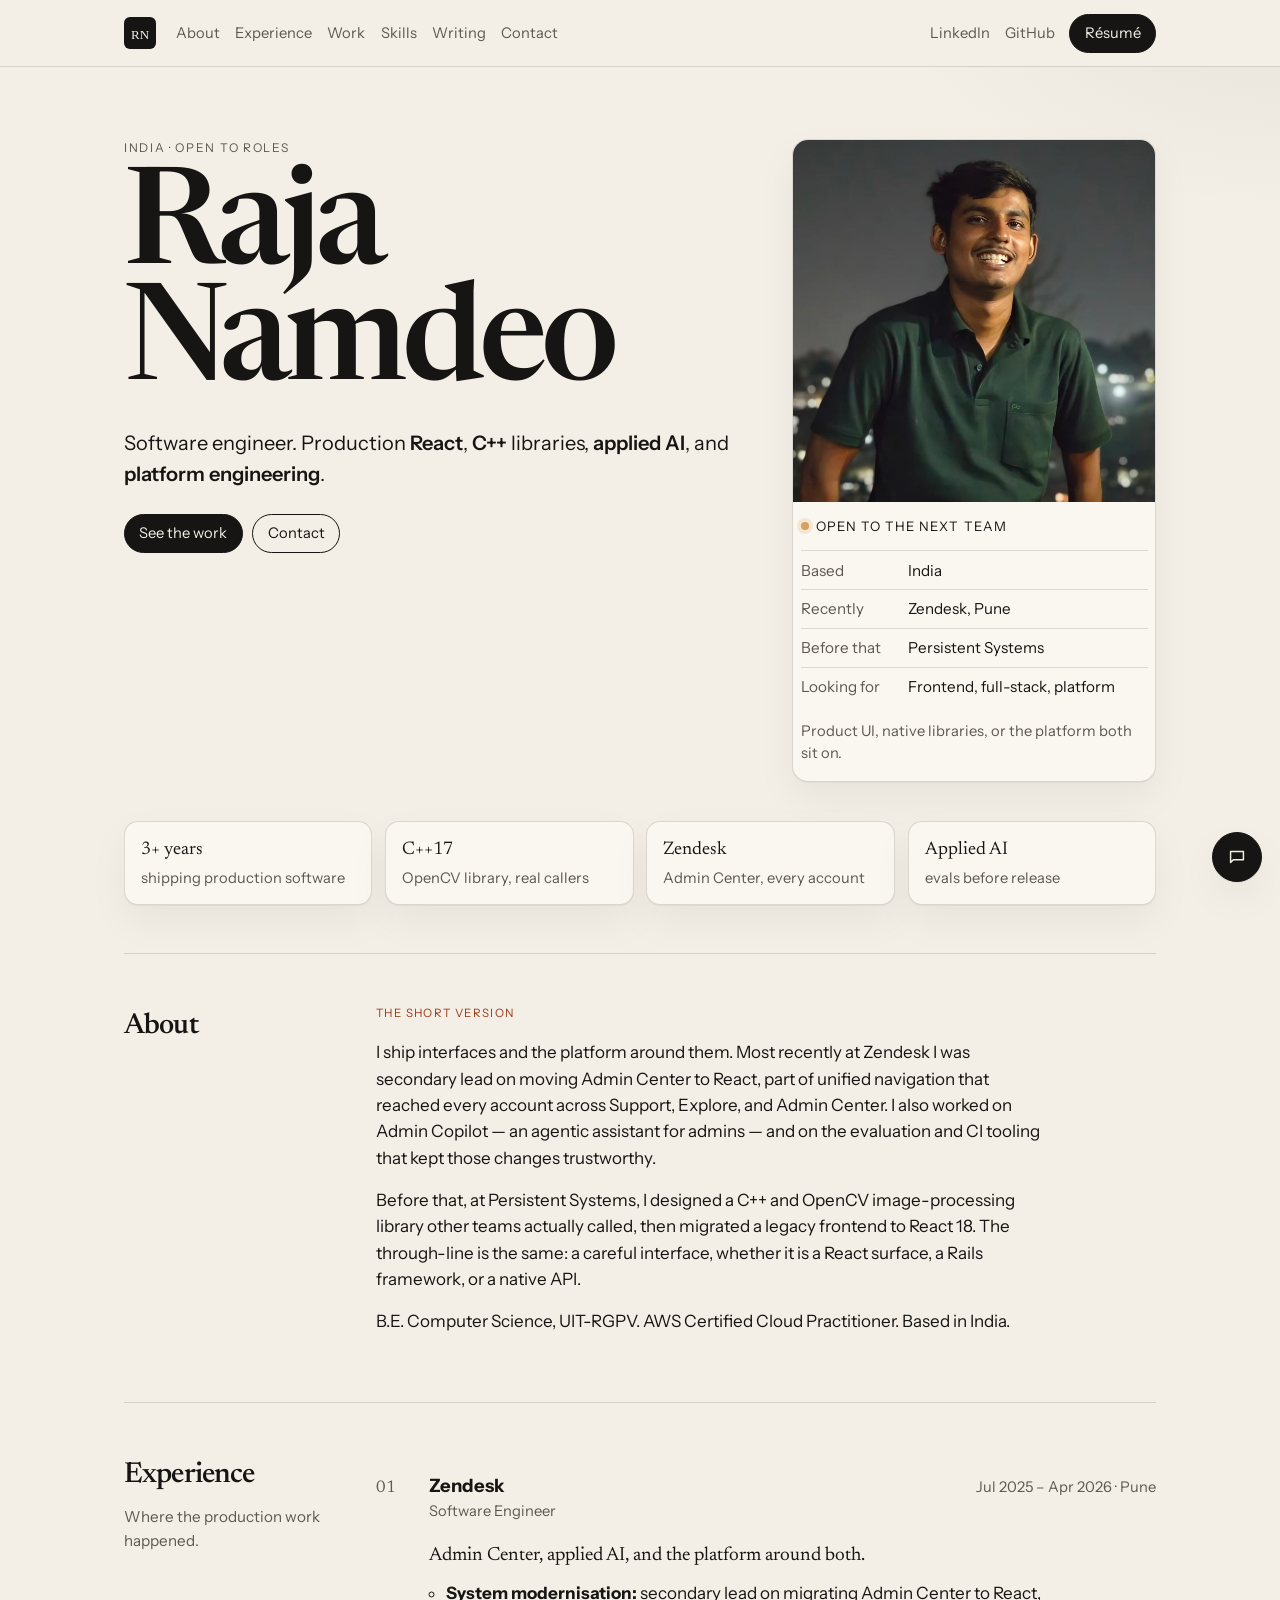
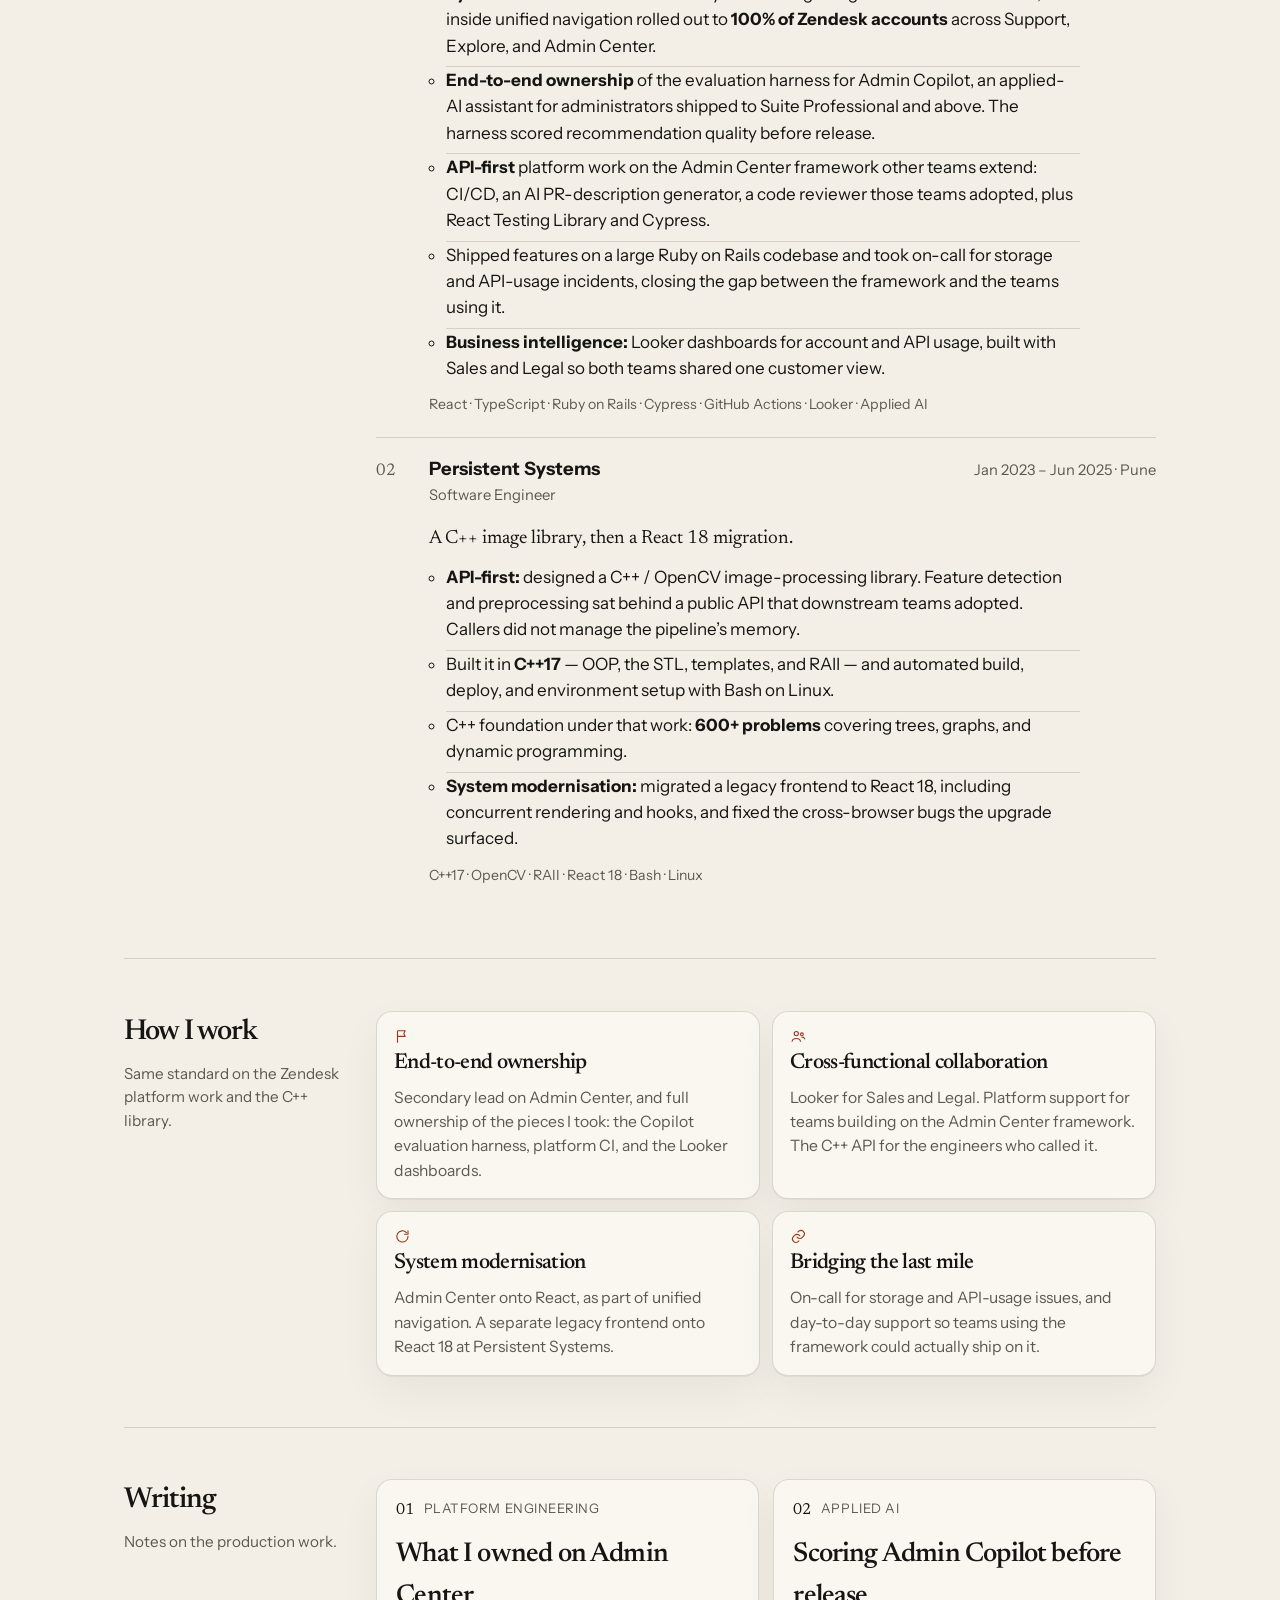
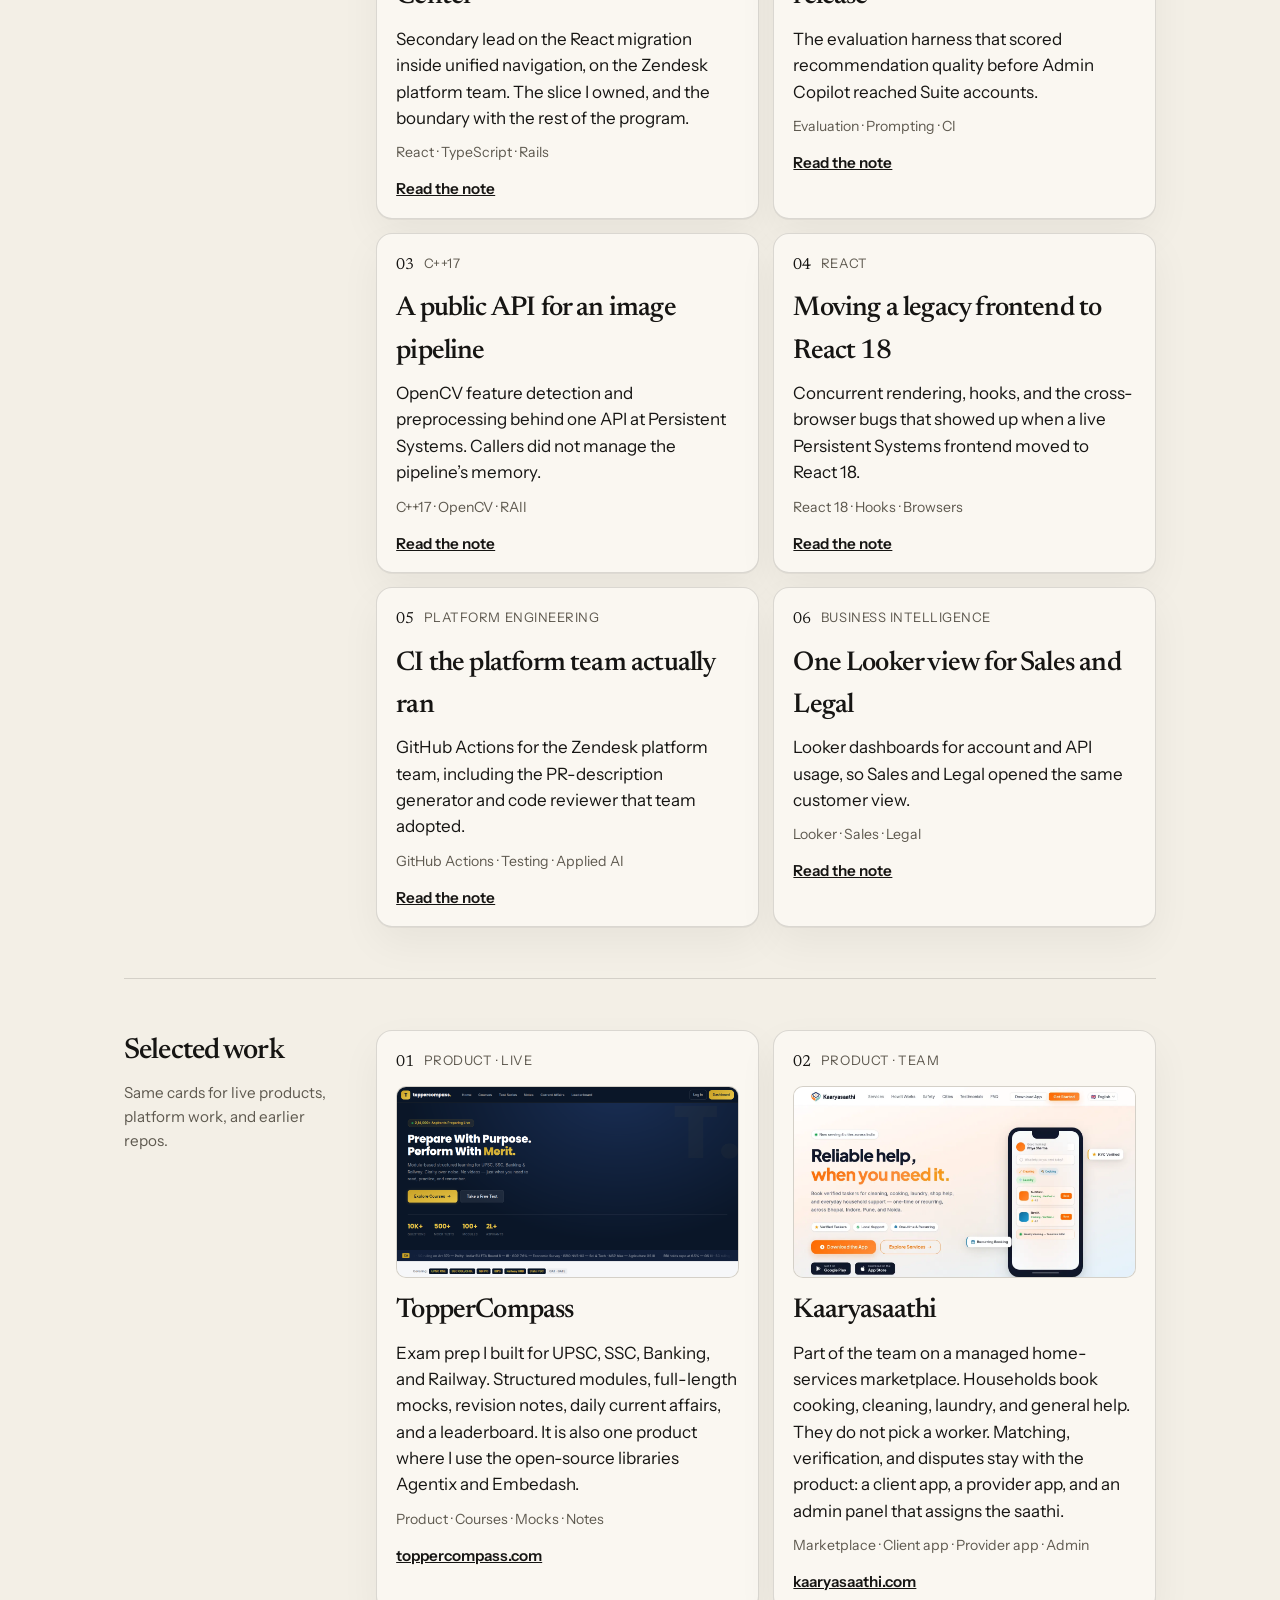
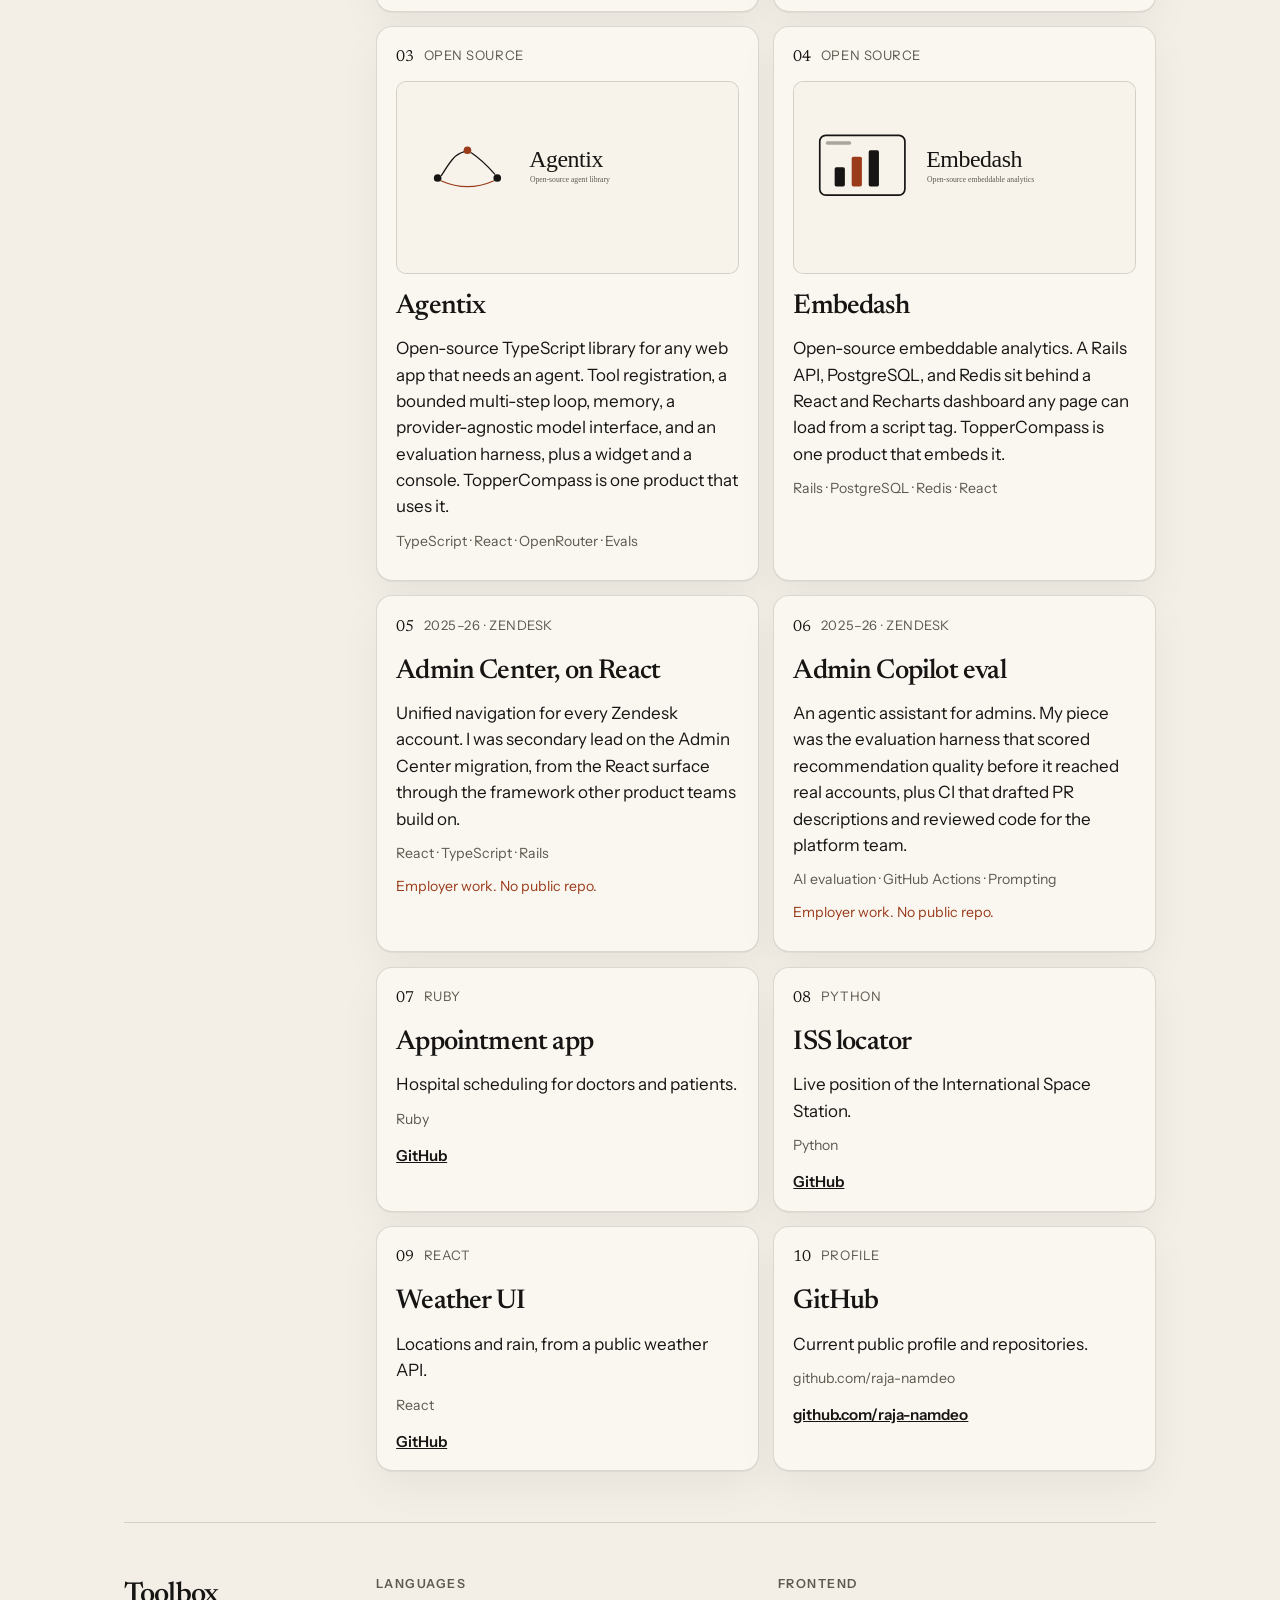
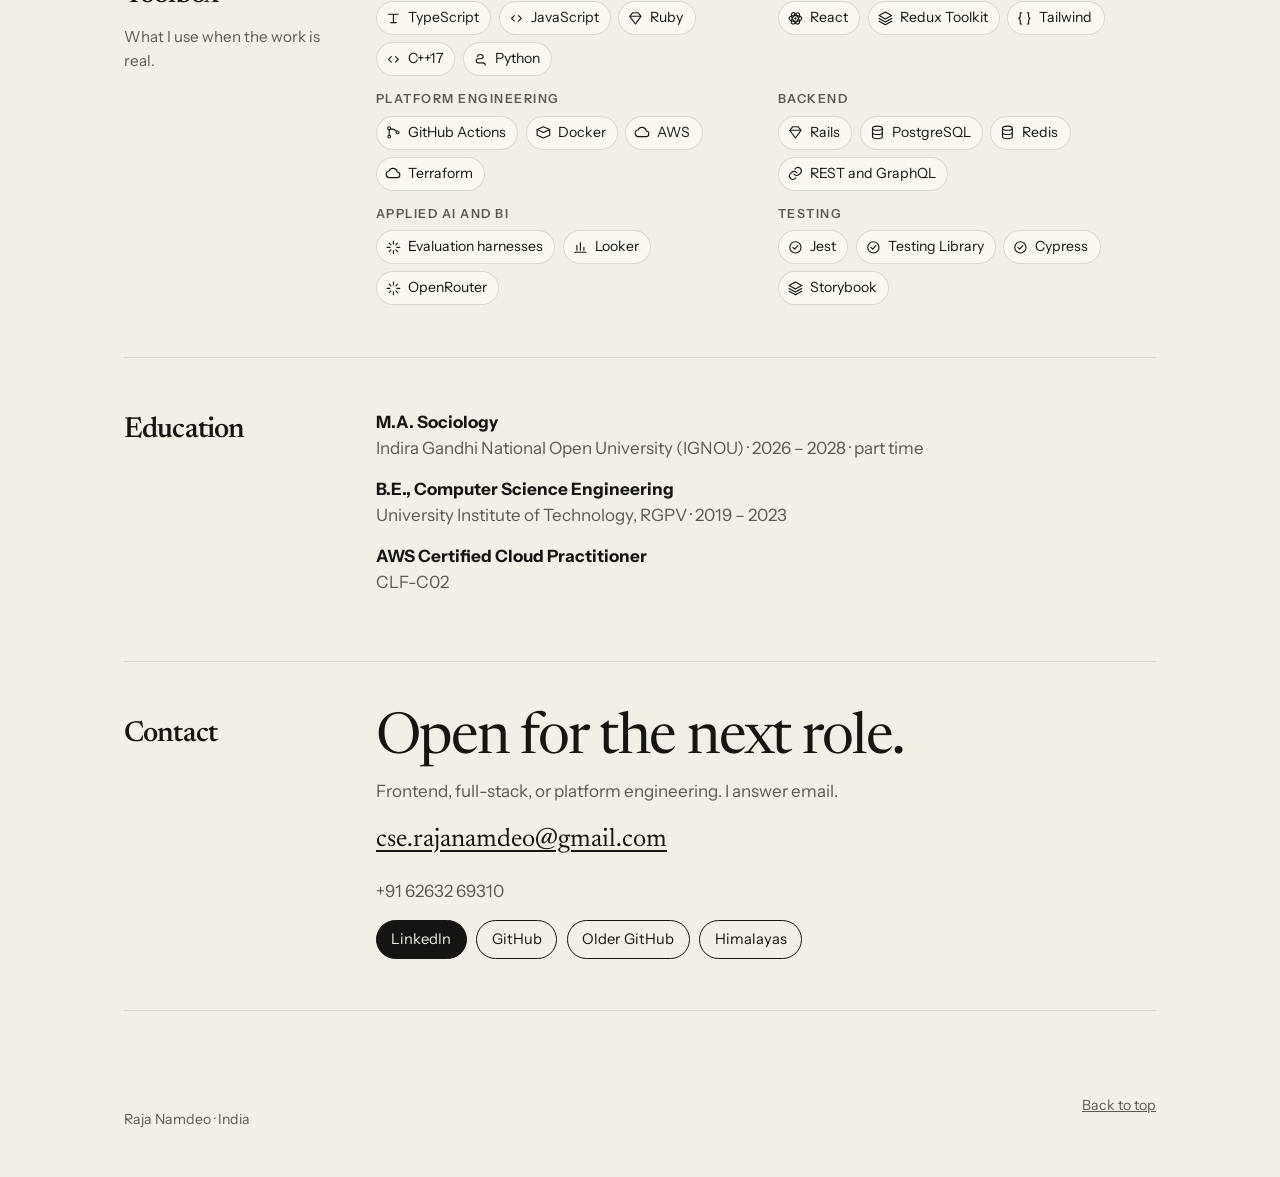
==== index.html @ 0a97c6db "Publish the current portfolio on the existing GitHub Pages site. Co-authored-by: Cursor <cursoragent" ====
<!DOCTYPE html>
<html lang="en">
<head>
  <meta charset="UTF-8" />
  <meta name="viewport" content="width=device-width, initial-scale=1" />
  <title>Raja Namdeo — Software Engineer</title>
  <meta name="description" content="Raja Namdeo ships production React, C++ systems, applied AI, and platform engineering. Previously Zendesk and Persistent Systems. Open to roles." />
  <link rel="canonical" href="https://rajanamdeo.me/" />
  <meta property="og:title" content="Raja Namdeo — Software Engineer" />
  <meta property="og:description" content="Production React, applied AI, and platform engineering. Zendesk Admin Center, Admin Copilot, and the tooling around them." />
  <meta property="og:type" content="website" />
  <link rel="preconnect" href="https://fonts.googleapis.com" />
  <link rel="preconnect" href="https://fonts.gstatic.com" crossorigin />
  <link href="https://fonts.googleapis.com/css2?family=Instrument+Sans:ital,wght@0,400;0,500;0,600;1,400&family=Newsreader:ital,opsz,wght@0,6..72,400;0,6..72,550;0,6..72,650;1,6..72,450&display=swap" rel="stylesheet" />
  <link rel="stylesheet" href="styles.css?v=5" />
  <link rel="icon" href="favicon.svg" type="image/svg+xml" />
  <script type="application/ld+json">
  {
    "@context": "https://schema.org",
    "@type": "Person",
    "name": "Raja Namdeo",
    "jobTitle": "Software Engineer",
    "email": "mailto:cse.rajanamdeo@gmail.com",
    "url": "https://rajanamdeo.me/",
    "sameAs": [
      "https://linkedin.com/in/raja-namdeo",
      "https://github.com/raja-namdeo",
      "https://github.com/rajanamdeo2001",
      "https://himalayas.app/@rajanamdeo"
    ],
    "address": { "@type": "PostalAddress", "addressCountry": "IN" },
    "alumniOf": "University Institute of Technology, RGPV",
    "knowsAbout": ["React", "TypeScript", "Platform engineering", "Applied AI", "Ruby on Rails", "C++"]
  }
  </script>
</head>
<body>
  <svg class="sprite" xmlns="http://www.w3.org/2000/svg" aria-hidden="true">
    <symbol id="i-code" viewBox="0 0 24 24"><path d="M9 8 5 12l4 4M15 8l4 4-4 4" fill="none" stroke="currentColor" stroke-width="1.6" stroke-linecap="round" stroke-linejoin="round"/></symbol>
    <symbol id="i-eye" viewBox="0 0 24 24"><path d="M2 12s3.5-6 10-6 10 6 10 6-3.5 6-10 6S2 12 2 12Z" fill="none" stroke="currentColor" stroke-width="1.6"/><circle cx="12" cy="12" r="2.5" fill="none" stroke="currentColor" stroke-width="1.6"/></symbol>
    <symbol id="i-box" viewBox="0 0 24 24"><path d="M3 8 12 4l9 4-9 4-9-4Z" fill="none" stroke="currentColor" stroke-width="1.6" stroke-linejoin="round"/><path d="M3 8v8l9 4 9-4V8" fill="none" stroke="currentColor" stroke-width="1.6" stroke-linejoin="round"/></symbol>
    <symbol id="i-layers" viewBox="0 0 24 24"><path d="m12 3 9 5-9 5L3 8l9-5Z" fill="none" stroke="currentColor" stroke-width="1.6" stroke-linejoin="round"/><path d="m3 12 9 5 9-5M3 16l9 5 9-5" fill="none" stroke="currentColor" stroke-width="1.6" stroke-linecap="round" stroke-linejoin="round"/></symbol>
    <symbol id="i-braces" viewBox="0 0 24 24"><path d="M8 4H6v6l-2 2 2 2v6h2M16 4h2v6l2 2-2 2v6h-2" fill="none" stroke="currentColor" stroke-width="1.6" stroke-linecap="round" stroke-linejoin="round"/></symbol>
    <symbol id="i-terminal" viewBox="0 0 24 24"><rect x="3" y="4" width="18" height="16" rx="2" fill="none" stroke="currentColor" stroke-width="1.6"/><path d="m7 9 3 3-3 3M12 15h5" fill="none" stroke="currentColor" stroke-width="1.6" stroke-linecap="round" stroke-linejoin="round"/></symbol>
    <symbol id="i-atom" viewBox="0 0 24 24"><circle cx="12" cy="12" r="1.6" fill="currentColor"/><ellipse cx="12" cy="12" rx="9" ry="4" fill="none" stroke="currentColor" stroke-width="1.6"/><ellipse cx="12" cy="12" rx="9" ry="4" transform="rotate(60 12 12)" fill="none" stroke="currentColor" stroke-width="1.6"/><ellipse cx="12" cy="12" rx="9" ry="4" transform="rotate(120 12 12)" fill="none" stroke="currentColor" stroke-width="1.6"/></symbol>
    <symbol id="i-type" viewBox="0 0 24 24"><path d="M5 6h14M12 6v12M8 18h8" fill="none" stroke="currentColor" stroke-width="1.6" stroke-linecap="round"/></symbol>
    <symbol id="i-gem" viewBox="0 0 24 24"><path d="M4 9 8 4h8l4 5-8 11L4 9Z" fill="none" stroke="currentColor" stroke-width="1.6" stroke-linejoin="round"/><path d="M4 9h16" fill="none" stroke="currentColor" stroke-width="1.6"/></symbol>
    <symbol id="i-snake" viewBox="0 0 24 24"><path d="M8 8c0-2 2-3 4-3s4 1 4 3-2 3-4 3H9c-2 0-3 1-3 3s1 3 3 3h6c2 0 4 1 4 3" fill="none" stroke="currentColor" stroke-width="1.6" stroke-linecap="round"/></symbol>
    <symbol id="i-db" viewBox="0 0 24 24"><ellipse cx="12" cy="6" rx="7" ry="3" fill="none" stroke="currentColor" stroke-width="1.6"/><path d="M5 6v12c0 1.7 3.1 3 7 3s7-1.3 7-3V6" fill="none" stroke="currentColor" stroke-width="1.6"/><path d="M5 12c0 1.7 3.1 3 7 3s7-1.3 7-3" fill="none" stroke="currentColor" stroke-width="1.6"/></symbol>
    <symbol id="i-cloud" viewBox="0 0 24 24"><path d="M7 18h10a4 4 0 0 0 .4-8 6 6 0 0 0-11.5-1.5A3.5 3.5 0 0 0 7 18Z" fill="none" stroke="currentColor" stroke-width="1.6" stroke-linejoin="round"/></symbol>
    <symbol id="i-git" viewBox="0 0 24 24"><circle cx="6" cy="6" r="2" fill="none" stroke="currentColor" stroke-width="1.6"/><circle cx="6" cy="18" r="2" fill="none" stroke="currentColor" stroke-width="1.6"/><circle cx="18" cy="12" r="2" fill="none" stroke="currentColor" stroke-width="1.6"/><path d="M6 8v8M8 7c4 0 6 1 8 3" fill="none" stroke="currentColor" stroke-width="1.6" stroke-linecap="round"/></symbol>
    <symbol id="i-check" viewBox="0 0 24 24"><circle cx="12" cy="12" r="8" fill="none" stroke="currentColor" stroke-width="1.6"/><path d="m8.5 12 2.5 2.5 4.5-5" fill="none" stroke="currentColor" stroke-width="1.6" stroke-linecap="round" stroke-linejoin="round"/></symbol>
    <symbol id="i-spark" viewBox="0 0 24 24"><path d="M12 3v4M12 17v4M3 12h4M17 12h4M6 6l2.5 2.5M15.5 15.5 18 18M18 6l-2.5 2.5M8.5 15.5 6 18" fill="none" stroke="currentColor" stroke-width="1.6" stroke-linecap="round"/></symbol>
    <symbol id="i-chart" viewBox="0 0 24 24"><path d="M4 19h16M7 16V9M12 16V5M17 16v-4" fill="none" stroke="currentColor" stroke-width="1.6" stroke-linecap="round"/></symbol>
    <symbol id="i-users" viewBox="0 0 24 24"><circle cx="9" cy="8" r="3" fill="none" stroke="currentColor" stroke-width="1.6"/><path d="M3 19c.6-2.6 2.8-4 6-4s5.4 1.4 6 4" fill="none" stroke="currentColor" stroke-width="1.6" stroke-linecap="round"/><circle cx="17" cy="9" r="2" fill="none" stroke="currentColor" stroke-width="1.6"/><path d="M17 13c2 0 3.4.8 4 2.5" fill="none" stroke="currentColor" stroke-width="1.6" stroke-linecap="round"/></symbol>
    <symbol id="i-refresh" viewBox="0 0 24 24"><path d="M20 12a8 8 0 1 1-2.2-5.5" fill="none" stroke="currentColor" stroke-width="1.6" stroke-linecap="round"/><path d="M20 4v5h-5" fill="none" stroke="currentColor" stroke-width="1.6" stroke-linecap="round" stroke-linejoin="round"/></symbol>
    <symbol id="i-link" viewBox="0 0 24 24"><path d="M10 13a5 5 0 0 0 7.5.5l2-2a5 5 0 0 0-7-7l-1.2 1.2" fill="none" stroke="currentColor" stroke-width="1.6" stroke-linecap="round"/><path d="M14 11a5 5 0 0 0-7.5-.5l-2 2a5 5 0 0 0 7 7l1.2-1.2" fill="none" stroke="currentColor" stroke-width="1.6" stroke-linecap="round"/></symbol>
    <symbol id="i-flag" viewBox="0 0 24 24"><path d="M5 21V4M5 4h11l-2 4 2 4H5" fill="none" stroke="currentColor" stroke-width="1.6" stroke-linejoin="round"/></symbol>
  </svg>
  <a class="skip" href="#main">Skip to content</a>

  <header class="topbar">
    <div class="topbar-inner">
    <a class="mark" href="#top" aria-label="Raja Namdeo, home">
      <img src="favicon.svg" width="32" height="32" alt="" />
    </a>
    <nav class="nav" aria-label="Page">
      <a href="#about">About</a>
      <a href="#experience">Experience</a>
      <a href="#work">Work</a>
      <a href="#skills">Skills</a>
      <a href="#writing">Writing</a>
      <a href="#contact">Contact</a>
    </nav>
    <div class="top-actions">
      <a class="text-link" href="https://linkedin.com/in/raja-namdeo" target="_blank" rel="noopener">LinkedIn</a>
      <a class="text-link" href="https://github.com/raja-namdeo" target="_blank" rel="noopener">GitHub</a>
      <a class="btn" href="https://drive.google.com/drive/folders/1Tm4S_pmPTaO8bRm-43lsX8sl1SN7FCRW?usp=drive_link" target="_blank" rel="noopener">Résumé</a>
    </div>
    <button class="menu-btn" type="button" aria-expanded="false" aria-controls="mobile-nav">Menu</button>
    </div>
  </header>

  <div class="mobile-nav" id="mobile-nav" hidden>
    <a href="#about">About</a>
    <a href="#experience">Experience</a>
    <a href="#work">Work</a>
    <a href="#skills">Skills</a>
    <a href="#writing">Writing</a>
    <a href="#contact">Contact</a>
    <a href="https://linkedin.com/in/raja-namdeo" target="_blank" rel="noopener">LinkedIn</a>
    <a href="https://github.com/raja-namdeo" target="_blank" rel="noopener">GitHub</a>
    <a href="https://drive.google.com/drive/folders/1Tm4S_pmPTaO8bRm-43lsX8sl1SN7FCRW?usp=drive_link" target="_blank" rel="noopener">Résumé</a>
  </div>

  <main id="main">
    <section class="hero" id="top">
      <div class="hero-grid">
        <div>
          <p class="eyebrow">India · Open to roles</p>
          <h1>Raja<br />Namdeo</h1>
          <p class="lede">
            Software engineer. Production <strong>React</strong>, <strong>C++</strong> libraries,
            <strong>applied AI</strong>, and <strong>platform engineering</strong>.
          </p>
          <div class="hero-links">
            <a class="btn" href="#work">See the work</a>
            <a class="btn btn-ghost" href="#contact">Contact</a>
          </div>
        </div>
        <aside class="profile-card">
          <img class="portrait" src="images/raja.jpg" width="800" height="800" alt="Raja Namdeo" />
          <p class="avail"><span class="dot" aria-hidden="true"></span> Open to the next team</p>
          <dl>
            <div><dt>Based</dt><dd>India</dd></div>
            <div><dt>Recently</dt><dd>Zendesk, Pune</dd></div>
            <div><dt>Before that</dt><dd>Persistent Systems</dd></div>
            <div><dt>Looking for</dt><dd>Frontend, full-stack, platform</dd></div>
          </dl>
          <p class="profile-note">Product UI, native libraries, or the platform both sit on.</p>
        </aside>
      </div>
      <ul class="proof" aria-label="Highlights">
        <li><span>3+ years</span> shipping production software</li>
        <li><span>C++17</span> OpenCV library, real callers</li>
        <li><span>Zendesk</span> Admin Center, every account</li>
        <li><span>Applied AI</span> evals before release</li>
      </ul>
    </section>

    <section class="section" id="about">
      <div class="section-label">
        <h2>About</h2>
      </div>
      <div class="about-copy">
        <p class="section-kicker">The short version</p>
        <p>
          I ship interfaces and the platform around them. Most recently at Zendesk I was
          secondary lead on moving Admin Center to React, part of unified navigation that
          reached every account across Support, Explore, and Admin Center. I also worked on
          Admin Copilot — an agentic assistant for admins — and on the evaluation and CI
          tooling that kept those changes trustworthy.
        </p>
        <p>
          Before that, at Persistent Systems, I designed a C++ and OpenCV image-processing
          library other teams actually called, then migrated a legacy frontend to React 18.
          The through-line is the same: a careful interface, whether it is a React surface,
          a Rails framework, or a native API.
        </p>
        <p>
          B.E. Computer Science, UIT-RGPV. AWS Certified Cloud Practitioner. Based in India.
        </p>
      </div>
    </section>

    <section class="section" id="experience">
      <div class="section-label">
        <h2>Experience</h2>
        <p>Where the production work happened.</p>
      </div>
      <ol class="roles">
        <li>
          <details open>
            <summary>
              <span class="idx">01</span>
              <span class="role-main">
                <strong>Zendesk</strong>
                <span>Software Engineer</span>
              </span>
              <span class="role-meta">Jul 2025 – Apr 2026 · Pune</span>
            </summary>
            <div class="role-body">
              <p class="role-title">Admin Center, applied AI, and the platform around both.</p>
              <ul>
                <li><strong>System modernisation:</strong> secondary lead on migrating Admin Center to React, inside unified navigation rolled out to <strong>100% of Zendesk accounts</strong> across Support, Explore, and Admin Center.</li>
                <li><strong>End-to-end ownership</strong> of the evaluation harness for Admin Copilot, an applied-AI assistant for administrators shipped to Suite Professional and above. The harness scored recommendation quality before release.</li>
                <li><strong>API-first</strong> platform work on the Admin Center framework other teams extend: CI/CD, an AI PR-description generator, a code reviewer those teams adopted, plus React Testing Library and Cypress.</li>
                <li>Shipped features on a large Ruby on Rails codebase and took on-call for storage and API-usage incidents, closing the gap between the framework and the teams using it.</li>
                <li><strong>Business intelligence:</strong> Looker dashboards for account and API usage, built with Sales and Legal so both teams shared one customer view.</li>
              </ul>
              <p class="tags">React · TypeScript · Ruby on Rails · Cypress · GitHub Actions · Looker · Applied AI</p>
            </div>
          </details>
        </li>
        <li>
          <details open>
            <summary>
              <span class="idx">02</span>
              <span class="role-main">
                <strong>Persistent Systems</strong>
                <span>Software Engineer</span>
              </span>
              <span class="role-meta">Jan 2023 – Jun 2025 · Pune</span>
            </summary>
            <div class="role-body">
              <p class="role-title">A C++ image library, then a React 18 migration.</p>
              <ul>
                <li><strong>API-first:</strong> designed a C++ / OpenCV image-processing library. Feature detection and preprocessing sat behind a public API that downstream teams adopted. Callers did not manage the pipeline’s memory.</li>
                <li>Built it in <strong>C++17</strong> — OOP, the STL, templates, and RAII — and automated build, deploy, and environment setup with Bash on Linux.</li>
                <li>C++ foundation under that work: <strong>600+ problems</strong> covering trees, graphs, and dynamic programming.</li>
                <li><strong>System modernisation:</strong> migrated a legacy frontend to React 18, including concurrent rendering and hooks, and fixed the cross-browser bugs the upgrade surfaced.</li>
              </ul>
              <p class="tags">C++17 · OpenCV · RAII · React 18 · Bash · Linux</p>
            </div>
          </details>
        </li>
      </ol>
    </section>

    <section class="section" id="craft">
      <div class="section-label">
        <h2>How I work</h2>
        <p>Same standard on the Zendesk platform work and the C++ library.</p>
      </div>
      <div class="principles">
        <article>
          <svg class="ico"><use href="#i-flag"/></svg>
          <h3>End-to-end ownership</h3>
          <p>Secondary lead on Admin Center, and full ownership of the pieces I took: the Copilot evaluation harness, platform CI, and the Looker dashboards.</p>
        </article>
        <article>
          <svg class="ico"><use href="#i-users"/></svg>
          <h3>Cross-functional collaboration</h3>
          <p>Looker for Sales and Legal. Platform support for teams building on the Admin Center framework. The C++ API for the engineers who called it.</p>
        </article>
        <article>
          <svg class="ico"><use href="#i-refresh"/></svg>
          <h3>System modernisation</h3>
          <p>Admin Center onto React, as part of unified navigation. A separate legacy frontend onto React 18 at Persistent Systems.</p>
        </article>
        <article>
          <svg class="ico"><use href="#i-link"/></svg>
          <h3>Bridging the last mile</h3>
          <p>On-call for storage and API-usage issues, and day-to-day support so teams using the framework could actually ship on it.</p>
        </article>
      </div>
    </section>

    <section class="section" id="writing">
      <div class="section-label">
        <h2>Writing</h2>
        <p>Notes on the production work.</p>
      </div>
      <div class="cards">
        <article class="card">
          <p class="card-meta"><span>01</span> Platform engineering</p>
          <h3>What I owned on Admin Center</h3>
          <p>Secondary lead on the React migration inside unified navigation, on the Zendesk platform team. The slice I owned, and the boundary with the rest of the program.</p>
          <p class="tags">React · TypeScript · Rails</p>
          <a class="card-link" href="writing/admin-center-react.html">Read the note</a>
        </article>
        <article class="card">
          <p class="card-meta"><span>02</span> Applied AI</p>
          <h3>Scoring Admin Copilot before release</h3>
          <p>The evaluation harness that scored recommendation quality before Admin Copilot reached Suite accounts.</p>
          <p class="tags">Evaluation · Prompting · CI</p>
          <a class="card-link" href="writing/admin-copilot-evaluation.html">Read the note</a>
        </article>
        <article class="card">
          <p class="card-meta"><span>03</span> C++17</p>
          <h3>A public API for an image pipeline</h3>
          <p>OpenCV feature detection and preprocessing behind one API at Persistent Systems. Callers did not manage the pipeline’s memory.</p>
          <p class="tags">C++17 · OpenCV · RAII</p>
          <a class="card-link" href="writing/cpp-opencv-library.html">Read the note</a>
        </article>
        <article class="card">
          <p class="card-meta"><span>04</span> React</p>
          <h3>Moving a legacy frontend to React 18</h3>
          <p>Concurrent rendering, hooks, and the cross-browser bugs that showed up when a live Persistent Systems frontend moved to React 18.</p>
          <p class="tags">React 18 · Hooks · Browsers</p>
          <a class="card-link" href="writing/react-18-migration.html">Read the note</a>
        </article>
        <article class="card">
          <p class="card-meta"><span>05</span> Platform engineering</p>
          <h3>CI the platform team actually ran</h3>
          <p>GitHub Actions for the Zendesk platform team, including the PR-description generator and code reviewer that team adopted.</p>
          <p class="tags">GitHub Actions · Testing · Applied AI</p>
          <a class="card-link" href="writing/platform-ci.html">Read the note</a>
        </article>
        <article class="card">
          <p class="card-meta"><span>06</span> Business intelligence</p>
          <h3>One Looker view for Sales and Legal</h3>
          <p>Looker dashboards for account and API usage, so Sales and Legal opened the same customer view.</p>
          <p class="tags">Looker · Sales · Legal</p>
          <a class="card-link" href="writing/looker-customer-view.html">Read the note</a>
        </article>
      </div>
    </section>

    <section class="section" id="work">
      <div class="section-label">
        <h2>Selected work</h2>
        <p>Same cards for live products, platform work, and earlier repos.</p>
      </div>
      <div class="cards">
        <article class="card">
          <p class="card-meta"><span>01</span> Product · Live</p>
          <img class="card-shot" src="images/toppercompass.png" alt="TopperCompass homepage: Prepare With Purpose, Perform With Merit" />
          <h3>TopperCompass</h3>
          <p>Exam prep I built for UPSC, SSC, Banking, and Railway. Structured modules, full-length mocks, revision notes, daily current affairs, and a leaderboard. It is also one product where I use the open-source libraries Agentix and Embedash.</p>
          <p class="tags">Product · Courses · Mocks · Notes</p>
          <a class="card-link" href="https://www.toppercompass.com/" target="_blank" rel="noopener">toppercompass.com</a>
        </article>
        <article class="card">
          <p class="card-meta"><span>02</span> Product · Team</p>
          <img class="card-shot" src="images/kaaryasaathi-shot.webp" alt="Kaaryasaathi homepage: reliable help for cleaning, cooking, and laundry" />
          <h3>Kaaryasaathi</h3>
          <p>Part of the team on a managed home-services marketplace. Households book cooking, cleaning, laundry, and general help. They do not pick a worker. Matching, verification, and disputes stay with the product: a client app, a provider app, and an admin panel that assigns the saathi.</p>
          <p class="tags">Marketplace · Client app · Provider app · Admin</p>
          <a class="card-link" href="https://kaaryasaathi.com/" target="_blank" rel="noopener">kaaryasaathi.com</a>
        </article>
        <article class="card">
          <p class="card-meta"><span>03</span> Open source</p>
          <img class="card-shot" src="images/agentix.svg" alt="Agentix brand mark" />
          <h3>Agentix</h3>
          <p>Open-source TypeScript library for any web app that needs an agent. Tool registration, a bounded multi-step loop, memory, a provider-agnostic model interface, and an evaluation harness, plus a widget and a console. TopperCompass is one product that uses it.</p>
          <p class="tags">TypeScript · React · OpenRouter · Evals</p>
        </article>
        <article class="card">
          <p class="card-meta"><span>04</span> Open source</p>
          <img class="card-shot" src="images/embedash.svg" alt="Embedash brand mark" />
          <h3>Embedash</h3>
          <p>Open-source embeddable analytics. A Rails API, PostgreSQL, and Redis sit behind a React and Recharts dashboard any page can load from a script tag. TopperCompass is one product that embeds it.</p>
          <p class="tags">Rails · PostgreSQL · Redis · React</p>
        </article>
        <article class="card">
          <p class="card-meta"><span>05</span> 2025–26 · Zendesk</p>
          <h3>Admin Center, on React</h3>
          <p>Unified navigation for every Zendesk account. I was secondary lead on the Admin Center migration, from the React surface through the framework other product teams build on.</p>
          <p class="tags">React · TypeScript · Rails</p>
          <p class="card-note">Employer work. No public repo.</p>
        </article>
        <article class="card">
          <p class="card-meta"><span>06</span> 2025–26 · Zendesk</p>
          <h3>Admin Copilot eval</h3>
          <p>An agentic assistant for admins. My piece was the evaluation harness that scored recommendation quality before it reached real accounts, plus CI that drafted PR descriptions and reviewed code for the platform team.</p>
          <p class="tags">AI evaluation · GitHub Actions · Prompting</p>
          <p class="card-note">Employer work. No public repo.</p>
        </article>
        <article class="card">
          <p class="card-meta"><span>07</span> Ruby</p>
          <h3>Appointment app</h3>
          <p>Hospital scheduling for doctors and patients.</p>
          <p class="tags">Ruby</p>
          <a class="card-link" href="https://github.com/rajanamdeo2001/appointement_app" target="_blank" rel="noopener">GitHub</a>
        </article>
        <article class="card">
          <p class="card-meta"><span>08</span> Python</p>
          <h3>ISS locator</h3>
          <p>Live position of the International Space Station.</p>
          <p class="tags">Python</p>
          <a class="card-link" href="https://github.com/rajanamdeo2001/Live-iss-locator" target="_blank" rel="noopener">GitHub</a>
        </article>
        <article class="card">
          <p class="card-meta"><span>09</span> React</p>
          <h3>Weather UI</h3>
          <p>Locations and rain, from a public weather API.</p>
          <p class="tags">React</p>
          <a class="card-link" href="https://github.com/rajanamdeo2001/tempapp" target="_blank" rel="noopener">GitHub</a>
        </article>
        <article class="card">
          <p class="card-meta"><span>10</span> Profile</p>
          <h3>GitHub</h3>
          <p>Current public profile and repositories.</p>
          <p class="tags">github.com/raja-namdeo</p>
          <a class="card-link" href="https://github.com/raja-namdeo" target="_blank" rel="noopener">github.com/raja-namdeo</a>
        </article>
      </div>
    </section>

    <section class="section" id="skills">
      <div class="section-label">
        <h2>Toolbox</h2>
        <p>What I use when the work is real.</p>
      </div>
      <div class="skill-grid">
        <div>
          <h3>Languages</h3>
          <ul class="tech-row">
            <li class="tech"><svg class="ico"><use href="#i-type"/></svg>TypeScript</li>
            <li class="tech"><svg class="ico"><use href="#i-code"/></svg>JavaScript</li>
            <li class="tech"><svg class="ico"><use href="#i-gem"/></svg>Ruby</li>
            <li class="tech"><svg class="ico"><use href="#i-code"/></svg>C++17</li>
            <li class="tech"><svg class="ico"><use href="#i-snake"/></svg>Python</li>
          </ul>
        </div>
        <div>
          <h3>Frontend</h3>
          <ul class="tech-row">
            <li class="tech"><svg class="ico"><use href="#i-atom"/></svg>React</li>
            <li class="tech"><svg class="ico"><use href="#i-layers"/></svg>Redux Toolkit</li>
            <li class="tech"><svg class="ico"><use href="#i-braces"/></svg>Tailwind</li>
          </ul>
        </div>
        <div>
          <h3>Platform engineering</h3>
          <ul class="tech-row">
            <li class="tech"><svg class="ico"><use href="#i-git"/></svg>GitHub Actions</li>
            <li class="tech"><svg class="ico"><use href="#i-box"/></svg>Docker</li>
            <li class="tech"><svg class="ico"><use href="#i-cloud"/></svg>AWS</li>
            <li class="tech"><svg class="ico"><use href="#i-cloud"/></svg>Terraform</li>
          </ul>
        </div>
        <div>
          <h3>Backend</h3>
          <ul class="tech-row">
            <li class="tech"><svg class="ico"><use href="#i-gem"/></svg>Rails</li>
            <li class="tech"><svg class="ico"><use href="#i-db"/></svg>PostgreSQL</li>
            <li class="tech"><svg class="ico"><use href="#i-db"/></svg>Redis</li>
            <li class="tech"><svg class="ico"><use href="#i-link"/></svg>REST and GraphQL</li>
          </ul>
        </div>
        <div>
          <h3>Applied AI and BI</h3>
          <ul class="tech-row">
            <li class="tech"><svg class="ico"><use href="#i-spark"/></svg>Evaluation harnesses</li>
            <li class="tech"><svg class="ico"><use href="#i-chart"/></svg>Looker</li>
            <li class="tech"><svg class="ico"><use href="#i-spark"/></svg>OpenRouter</li>
          </ul>
        </div>
        <div>
          <h3>Testing</h3>
          <ul class="tech-row">
            <li class="tech"><svg class="ico"><use href="#i-check"/></svg>Jest</li>
            <li class="tech"><svg class="ico"><use href="#i-check"/></svg>Testing Library</li>
            <li class="tech"><svg class="ico"><use href="#i-check"/></svg>Cypress</li>
            <li class="tech"><svg class="ico"><use href="#i-layers"/></svg>Storybook</li>
          </ul>
        </div>
      </div>
    </section>

    <section class="section" id="education">
      <div class="section-label">
        <h2>Education</h2>
      </div>
      <div class="edu">
        <p><strong>M.A. Sociology</strong><span>Indira Gandhi National Open University (IGNOU) · 2026 – 2028 · part time</span></p>
        <p><strong>B.E., Computer Science Engineering</strong><span>University Institute of Technology, RGPV · 2019 – 2023</span></p>
        <p><strong>AWS Certified Cloud Practitioner</strong><span>CLF-C02</span></p>
      </div>
    </section>

    <section class="section contact" id="contact">
      <div class="section-label">
        <h2>Contact</h2>
      </div>
      <div>
        <p class="contact-title">Open for the next role.</p>
        <p class="contact-sub">Frontend, full-stack, or platform engineering. I answer email.</p>
        <p class="contact-mail"><a href="mailto:cse.rajanamdeo@gmail.com">cse.rajanamdeo@gmail.com</a></p>
        <p class="contact-phone"><a href="tel:+916263269310">+91 62632 69310</a></p>
        <div class="hero-links">
          <a class="btn" href="https://linkedin.com/in/raja-namdeo" target="_blank" rel="noopener">LinkedIn</a>
          <a class="btn btn-ghost" href="https://github.com/raja-namdeo" target="_blank" rel="noopener">GitHub</a>
          <a class="btn btn-ghost" href="https://github.com/rajanamdeo2001" target="_blank" rel="noopener">Older GitHub</a>
          <a class="btn btn-ghost" href="https://himalayas.app/@rajanamdeo" target="_blank" rel="noopener">Himalayas</a>
        </div>
      </div>
    </section>
  </main>

  <div class="chat">
    <form class="chat-panel" id="chat-panel" hidden>
      <p class="chat-hello">Edit the subject and message. Send opens your mail app with this exact text.</p>
      <label for="chat-subject">Subject</label>
      <input id="chat-subject" name="subject" type="text" required value="Hello from your portfolio" />
      <label for="chat-message">Message</label>
      <textarea id="chat-message" name="message" rows="4" required>Hi Raja, I would like to talk about a role.</textarea>
      <div class="chat-actions">
        <button class="btn" type="submit">Send</button>
        <a class="btn btn-ghost" id="chat-gmail" href="https://mail.google.com/mail/?view=cm&amp;fs=1&amp;to=cse.rajanamdeo@gmail.com" target="_blank" rel="noopener">Open in Gmail</a>
      </div>
    </form>
    <button class="chat-toggle" type="button" aria-expanded="false" aria-controls="chat-panel">
      <svg viewBox="0 0 24 24" width="22" height="22" aria-hidden="true"><path d="M5 6h14v9H8l-3 3V6Z" fill="none" stroke="currentColor" stroke-width="1.6" stroke-linejoin="round"/></svg>
      <span class="sr">Message Raja</span>
    </button>
  </div>

  <footer class="footer">
    <p>Raja Namdeo · India</p>
    <a href="#top">Back to top</a>
  </footer>
  <script src="main.js"></script>
</body>
</html>
---- styles.css ----
:root {
  --bg: #f3efe6;
  --bg-raise: #faf7f1;
  --ink: #161513;
  --muted: #5e594f;
  --line: rgba(22, 21, 19, 0.14);
  --accent: #9a3b1a;
  --shadow: 0 1px 0 rgba(22, 21, 19, 0.05), 0 16px 40px rgba(22, 21, 19, 0.05);
  --serif: "Newsreader", "Iowan Old Style", Palatino, serif;
  --sans: "Instrument Sans", "Avenir Next", "Segoe UI", sans-serif;
  --max: 1080px;
}

* { box-sizing: border-box; }
html { scroll-behavior: smooth; overflow-x: hidden; }
.hero, .section { scroll-margin-top: 4.5rem; }
body {
  margin: 0;
  background:
    radial-gradient(900px 420px at 8% -10%, rgba(154, 59, 26, 0.08), transparent 60%),
    radial-gradient(700px 380px at 100% 0%, rgba(28, 25, 23, 0.05), transparent 55%),
    var(--bg);
  color: var(--ink);
  font-family: var(--sans);
  font-size: 17px;
  line-height: 1.55;
  overflow-x: hidden;
}
a { color: inherit; }
img { max-width: 100%; }

.skip {
  position: absolute;
  left: 1rem;
  top: -4rem;
  background: var(--ink);
  color: var(--bg);
  padding: 0.5rem 0.8rem;
  z-index: 20;
}
.skip:focus { top: 0.5rem; }

.topbar {
  position: sticky;
  top: 0;
  z-index: 10;
  background: rgba(243, 239, 230, 0.92);
  backdrop-filter: blur(10px);
  border-bottom: 1px solid var(--line);
}
.topbar-inner {
  max-width: var(--max);
  margin: 0 auto;
  padding: 0.85rem 1.5rem;
  display: flex;
  align-items: center;
  gap: 1.25rem;
}
.mark {
  display: flex;
  text-decoration: none;
  flex: none;
}
.mark img { display: block; width: 32px; height: 32px; }
.nav { display: flex; gap: 0.95rem; flex: 1; flex-wrap: wrap; }
.nav a, .text-link {
  color: var(--muted);
  text-decoration: none;
  font-size: 0.92rem;
}
.nav a:hover, .text-link:hover { color: var(--ink); }
.top-actions { display: flex; align-items: center; gap: 0.9rem; }
.menu-btn {
  display: none;
  margin-left: auto;
  background: transparent;
  border: 1px solid var(--line);
  border-radius: 999px;
  padding: 0.35rem 0.75rem;
  font: inherit;
  cursor: pointer;
}
.mobile-nav {
  display: none;
  flex-direction: column;
  gap: 0.75rem;
  padding: 0.5rem 1.5rem 1rem;
  border-bottom: 1px solid var(--line);
  background: var(--bg);
}
.mobile-nav a { text-decoration: none; }
.mobile-nav:not([hidden]) { display: flex; }

.btn {
  display: inline-flex;
  align-items: center;
  text-decoration: none;
  background: var(--ink);
  color: var(--bg);
  border-radius: 999px;
  padding: 0.45rem 0.9rem;
  font-size: 0.92rem;
  border: 1px solid var(--ink);
}
.btn-ghost {
  background: transparent;
  color: var(--ink);
}
.btn:hover { transform: translateY(-1px); }

main { max-width: var(--max); margin: 0 auto; padding: 0 1.5rem 4rem; }

.hero { padding: 4.5rem 0 3rem; border-bottom: 1px solid var(--line); }
.eyebrow {
  letter-spacing: 0.14em;
  text-transform: uppercase;
  font-size: 0.75rem;
  color: var(--muted);
  margin: 0 0 1rem;
}
h1 {
  font-family: var(--serif);
  font-weight: 550;
  font-size: clamp(3rem, 14vw, 8.4rem);
  line-height: 0.86;
  letter-spacing: -0.045em;
  margin: 0 0 1.4rem;
}
.lede {
  max-width: 38rem;
  font-size: 1.25rem;
  margin: 0 0 1.5rem;
}
.lede strong { font-weight: 600; }
.hero-links { display: flex; flex-wrap: wrap; gap: 0.6rem; }
.proof {
  list-style: none;
  display: grid;
  grid-template-columns: repeat(4, 1fr);
  gap: 0.8rem;
  padding: 0;
  margin: 2.4rem 0 0;
}
.proof li {
  border: 1px solid var(--line);
  background: var(--bg-raise);
  border-radius: 14px;
  padding: 0.9rem 1rem;
  box-shadow: var(--shadow);
  color: var(--muted);
  font-size: 0.92rem;
}
.proof span {
  display: block;
  color: var(--ink);
  font-family: var(--serif);
  font-size: 1.15rem;
  margin-bottom: 0.15rem;
}

.section {
  display: grid;
  grid-template-columns: 220px minmax(0, 1fr);
  gap: 2rem;
  padding: 3.2rem 0;
  border-bottom: 1px solid var(--line);
}
.section > * { min-width: 0; }
.section-label h2 {
  font-family: var(--serif);
  font-weight: 550;
  font-size: 1.8rem;
  margin: 0;
  letter-spacing: -0.03em;
}
.section-label p { color: var(--muted); margin: 0.4rem 0 0; font-size: 0.95rem; }
.section-kicker {
  letter-spacing: 0.12em;
  text-transform: uppercase;
  font-size: 0.72rem;
  color: var(--accent);
  margin: 0.35rem 0 0.8rem;
}
.about-copy p { margin: 0 0 1rem; max-width: 42rem; }

.roles { list-style: none; margin: 0; padding: 0; }
.roles li + li { border-top: 1px solid var(--line); }
.roles summary {
  list-style: none;
  cursor: pointer;
  display: grid;
  grid-template-columns: 2.5rem 1fr auto;
  gap: 0.8rem;
  align-items: baseline;
  padding: 1.1rem 0;
}
.roles summary::-webkit-details-marker { display: none; }
.idx {
  font-family: var(--serif);
  color: var(--muted);
}
.role-main { display: flex; flex-direction: column; }
.role-main strong { font-size: 1.15rem; }
.role-main span, .role-meta { color: var(--muted); font-size: 0.92rem; }
.role-meta { text-align: right; }
.role-body { padding: 0 0 1.3rem 3.3rem; max-width: 44rem; }
.role-title { margin: 0 0 0.6rem; font-family: var(--serif); font-size: 1.2rem; }
.role-body ul { margin: 0; padding-left: 1.1rem; }
.role-body li { margin: 0.45rem 0; }
.tags { color: var(--muted); font-size: 0.88rem; margin: 0.8rem 0 0; }

.cards {
  display: grid;
  grid-template-columns: 1fr 1fr;
  gap: 0.9rem;
}
.card {
  background: var(--bg-raise);
  border: 1px solid var(--line);
  border-radius: 16px;
  padding: 1.15rem 1.2rem 1rem;
  box-shadow: var(--shadow);
}
.card-soon { background: transparent; }
.card-meta {
  display: flex;
  gap: 0.6rem;
  color: var(--muted);
  font-size: 0.82rem;
  letter-spacing: 0.04em;
  text-transform: uppercase;
  margin: 0 0 0.55rem;
}
.card-meta span { font-family: var(--serif); letter-spacing: 0; text-transform: none; font-size: 1rem; color: var(--ink); }
.card h3 {
  font-family: var(--serif);
  font-weight: 550;
  font-size: 1.7rem;
  letter-spacing: -0.03em;
  margin: 0 0 0.45rem;
}
.card p { margin: 0 0 0.7rem; }
.card-note { color: var(--accent); font-size: 0.88rem; margin: 0.4rem 0 0; }
.card-link { font-weight: 600; font-size: 0.95rem; }
.post {
  max-width: 42rem;
  padding: 2.5rem 0 4rem;
}
.post h1 {
  font-size: clamp(2.2rem, 5vw, 3.4rem);
  margin-bottom: 0.4rem;
}
.post h2 {
  font-family: var(--serif);
  font-weight: 550;
  font-size: 1.55rem;
  letter-spacing: -0.03em;
  margin: 1.6rem 0 0.5rem;
}
.post a { font-weight: 600; }
.post .eyebrow { margin-bottom: 0.8rem; }
.post p, .post li { max-width: 40rem; }
.post ul { padding-left: 1.1rem; }
.post li { margin: 0.35rem 0; }
.card-shot {
  display: block;
  width: 100%;
  aspect-ratio: 16 / 9;
  object-fit: cover;
  object-position: top;
  border-radius: 10px;
  margin: 0 0 0.75rem;
  border: 1px solid var(--line);
  background: var(--bg);
}

.skill-grid {
  display: grid;
  grid-template-columns: 1fr 1fr;
  gap: 0.8rem 1.5rem;
}
.skill-grid h3 {
  margin: 0 0 0.2rem;
  font-size: 0.78rem;
  letter-spacing: 0.12em;
  text-transform: uppercase;
  color: var(--muted);
  font-weight: 600;
}
.skill-grid p { margin: 0; }

.edu p { margin: 0 0 0.9rem; display: flex; flex-direction: column; }
.edu span { color: var(--muted); }

.contact-title {
  font-family: var(--serif);
  font-size: clamp(2.4rem, 5vw, 3.6rem);
  line-height: 0.95;
  letter-spacing: -0.03em;
  margin: 0 0 0.6rem;
}
.contact-sub { max-width: 36rem; color: var(--muted); margin: 0 0 1rem; }
.contact-mail a {
  font-family: var(--serif);
  font-size: 1.6rem;
  text-underline-offset: 4px;
}
.contact-phone { margin: 0.3rem 0 1rem; }
.contact-phone a { color: var(--muted); text-decoration: none; }

.footer {
  max-width: var(--max);
  margin: 0 auto;
  padding: 1.2rem 1.5rem 2rem;
  display: flex;
  justify-content: space-between;
  gap: 1rem;
  color: var(--muted);
  font-size: 0.88rem;
}
.footer a { color: var(--muted); }

.hero-grid {
  display: grid;
  grid-template-columns: 1.4fr 0.8fr;
  gap: 2rem;
  align-items: start;
}
.profile-card {
  background: var(--bg-raise);
  color: var(--ink);
  border: 1px solid var(--line);
  border-radius: 16px;
  padding: 0 0 1rem;
  overflow: hidden;
  box-shadow: var(--shadow);
}
.portrait {
  display: block;
  width: 100%;
  aspect-ratio: 1 / 1;
  height: auto;
  object-fit: cover;
  object-position: center 18%;
  border-radius: 0;
  margin: 0 0 0.85rem;
  background: var(--bg);
}
.avail {
  display: flex;
  align-items: center;
  gap: 0.45rem;
  margin: 0 0 0.9rem;
  font-size: 0.82rem;
  letter-spacing: 0.08em;
  text-transform: uppercase;
}
.dot {
  width: 0.5rem;
  height: 0.5rem;
  border-radius: 50%;
  background: #d6a15e;
  box-shadow: 0 0 0 4px rgba(214, 161, 94, 0.2);
}
.profile-card dl { margin: 0; }
.profile-card dl, .profile-note, .avail { padding-left: 0.45rem; padding-right: 0.45rem; }
.profile-card dl div {
  display: grid;
  grid-template-columns: 6.2rem 1fr;
  gap: 0.5rem;
  padding: 0.45rem 0;
  border-top: 1px solid var(--line);
  font-size: 0.95rem;
}
.profile-card dt { color: var(--muted); }
.profile-card dd { margin: 0; }
.profile-note {
  margin: 0.85rem 0 0;
  color: var(--muted);
  font-size: 0.92rem;
}


.principles {
  display: grid;
  grid-template-columns: 1fr 1fr;
  gap: 0.75rem;
}
.principles article {
  border: 1px solid var(--line);
  background: var(--bg-raise);
  border-radius: 16px;
  padding: 1rem 1.05rem 0.95rem;
  box-shadow: var(--shadow);
}
.principles .ico { color: var(--accent); }

.sprite { position: absolute; width: 0; height: 0; overflow: hidden; }
.ico { width: 1.05rem; height: 1.05rem; flex: none; display: block; }
.tech-row {
  display: flex;
  flex-wrap: wrap;
  gap: 0.45rem;
  list-style: none;
  margin: 0.8rem 0 0;
  padding: 0;
}
.tech {
  display: inline-flex;
  align-items: center;
  gap: 0.4rem;
  border: 1px solid var(--line);
  background: var(--bg-raise);
  border-radius: 999px;
  padding: 0.32rem 0.7rem 0.32rem 0.5rem;
  font-size: 0.88rem;
}
.skill-grid .tech-row { margin-top: 0.45rem; }
.principles h3 {
  font-family: var(--serif);
  font-weight: 550;
  font-size: 1.35rem;
  letter-spacing: -0.03em;
  margin: 0.15rem 0 0.35rem;
}
.principles p { margin: 0; color: var(--muted); font-size: 0.98rem; }

.card { transition: transform 0.18s ease, box-shadow 0.18s ease; }
.card:hover { transform: translateY(-2px); box-shadow: 0 18px 40px rgba(22, 21, 19, 0.08); }

@media (prefers-reduced-motion: reduce) {
  .card { transition: none; }
}

:focus-visible {
  outline: 2px solid var(--accent);
  outline-offset: 3px;
}

.sr {
  position: absolute;
  width: 1px;
  height: 1px;
  padding: 0;
  margin: -1px;
  overflow: hidden;
  clip: rect(0, 0, 0, 0);
  border: 0;
}
.chat {
  position: fixed;
  right: 1.1rem;
  bottom: 1.1rem;
  z-index: 30;
  display: flex;
  flex-direction: column;
  align-items: flex-end;
  gap: 0.55rem;
}
.chat-toggle {
  width: 3.15rem;
  height: 3.15rem;
  border-radius: 999px;
  border: 1px solid var(--ink);
  background: var(--ink);
  color: var(--bg);
  display: grid;
  place-items: center;
  cursor: pointer;
  box-shadow: var(--shadow);
}
.chat-panel {
  width: min(22rem, calc(100vw - 2.2rem));
  background: var(--bg-raise);
  color: var(--ink);
  border: 1px solid var(--line);
  border-radius: 16px;
  padding: 0.95rem;
  box-shadow: 0 18px 40px rgba(22, 21, 19, 0.12);
}
.chat-hello { margin: 0 0 0.7rem; font-size: 0.95rem; }
.chat-panel label {
  display: block;
  font-size: 0.75rem;
  letter-spacing: 0.08em;
  text-transform: uppercase;
  color: var(--muted);
  margin: 0.55rem 0 0.35rem;
}
.chat-panel input,
.chat-panel textarea {
  width: 100%;
  box-sizing: border-box;
  font: inherit;
  color: var(--ink);
  background: var(--bg);
  border: 1px solid var(--line);
  border-radius: 10px;
  padding: 0.6rem 0.7rem;
}
.chat-panel textarea { resize: vertical; }
.chat-actions { display: flex; flex-wrap: wrap; gap: 0.45rem; margin-top: 0.7rem; }
.chat-panel .btn { border: 1px solid var(--ink); cursor: pointer; }

@media (max-width: 980px) {
  .nav, .top-actions { display: none; }
  .menu-btn { display: inline-flex; }
  .section { grid-template-columns: 1fr; gap: 0.75rem; }
  .proof, .cards, .principles { grid-template-columns: 1fr 1fr; }
}
@media (max-width: 720px) {
  .proof, .cards, .skill-grid, .hero-grid, .principles { grid-template-columns: 1fr; }
  .hero-grid { align-items: start; }
  .roles summary { grid-template-columns: 2rem 1fr; }
  .role-meta { grid-column: 2; text-align: left; }
  .role-body { padding-left: 0; }
  .footer { flex-direction: column; }
  .hero { padding-top: 2.2rem; }
  .topbar-inner, .footer, .mobile-nav { padding-left: 1rem; padding-right: 1rem; }
  main { padding-left: 1rem; padding-right: 1rem; }
  .portrait { max-height: none; }
}
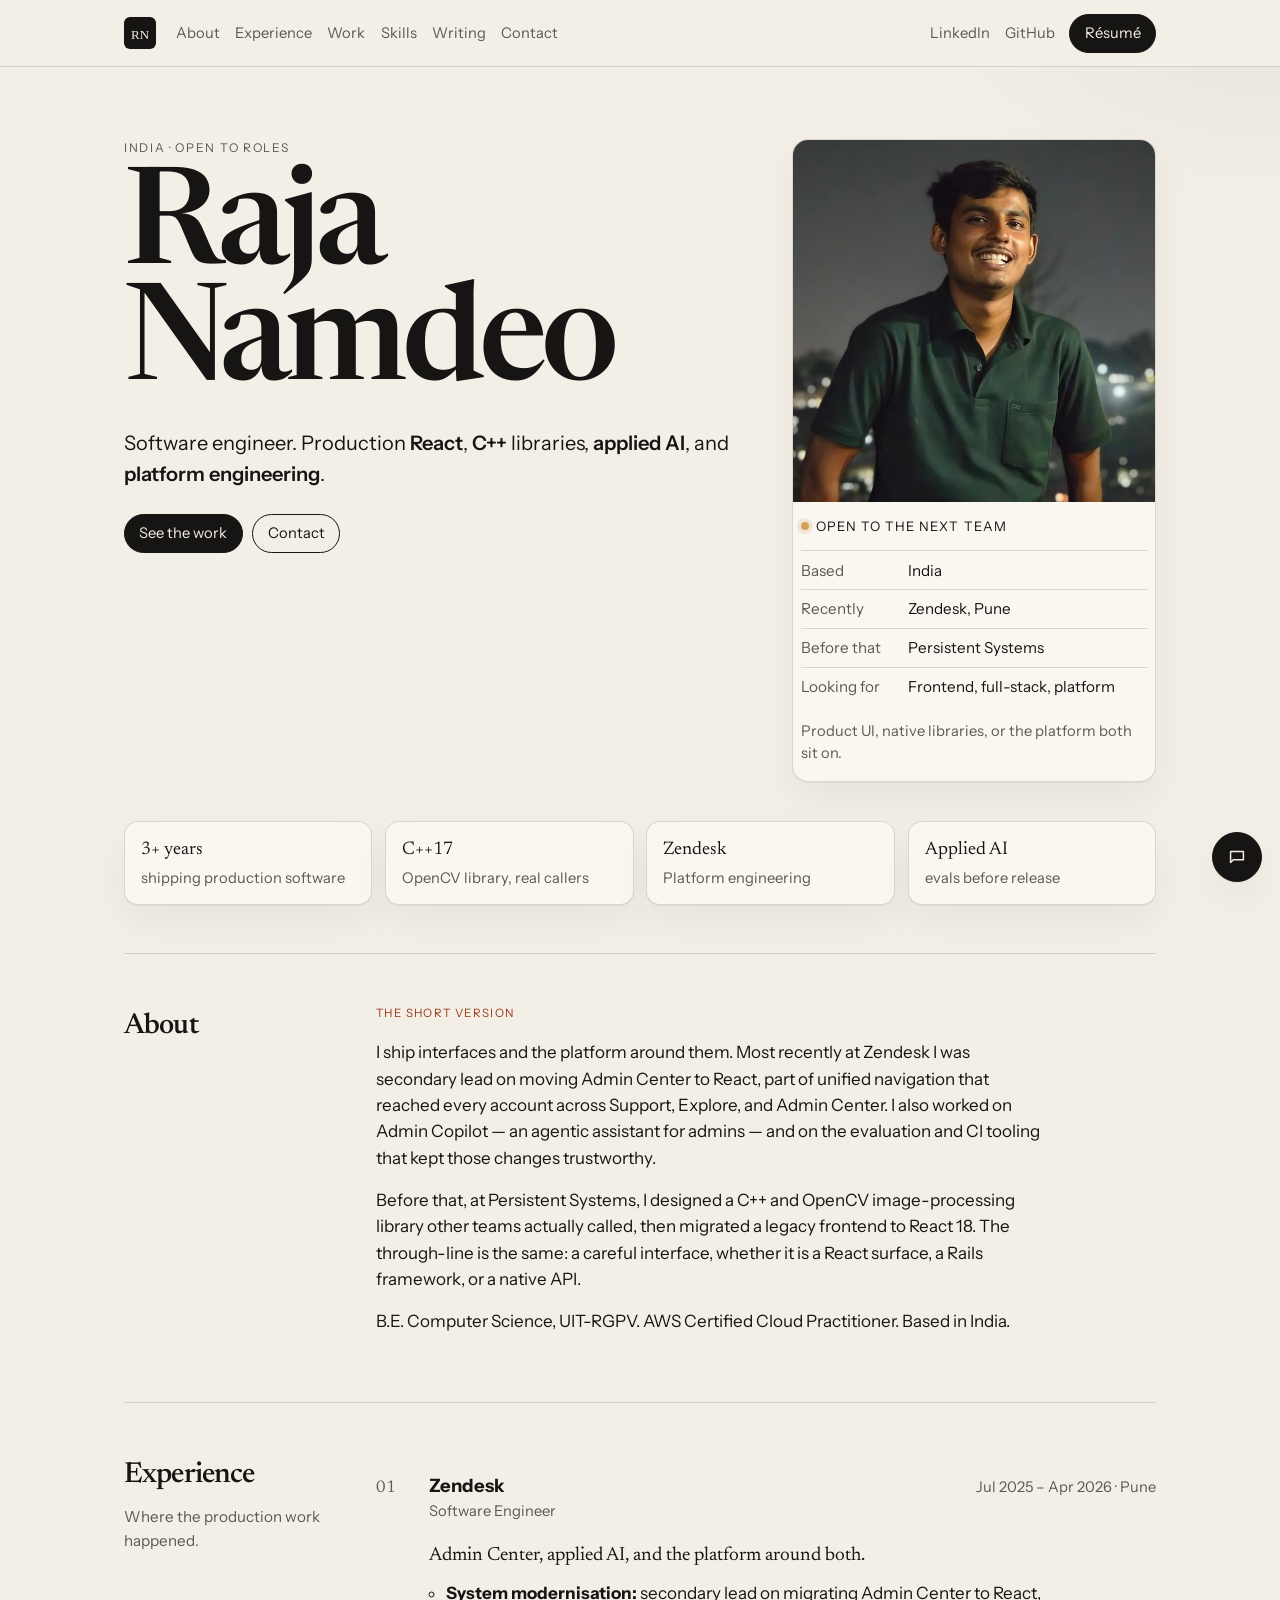
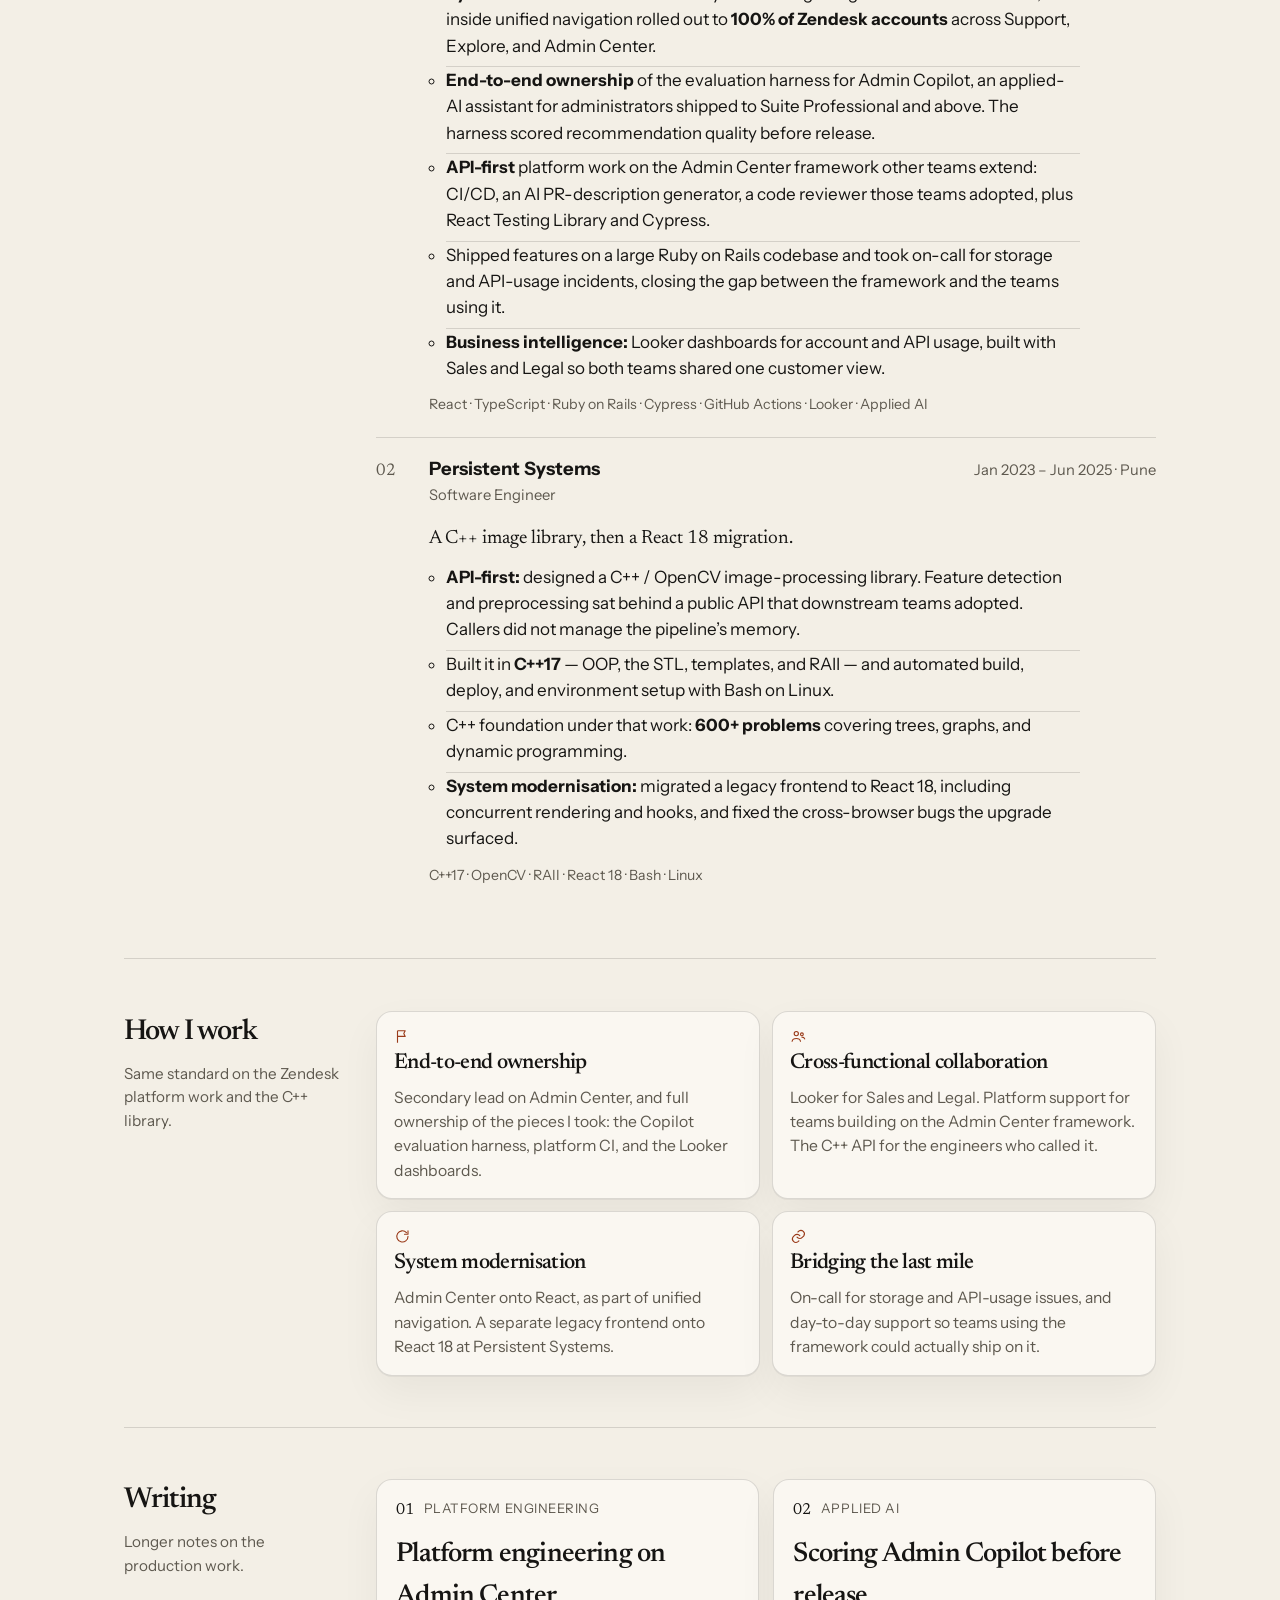
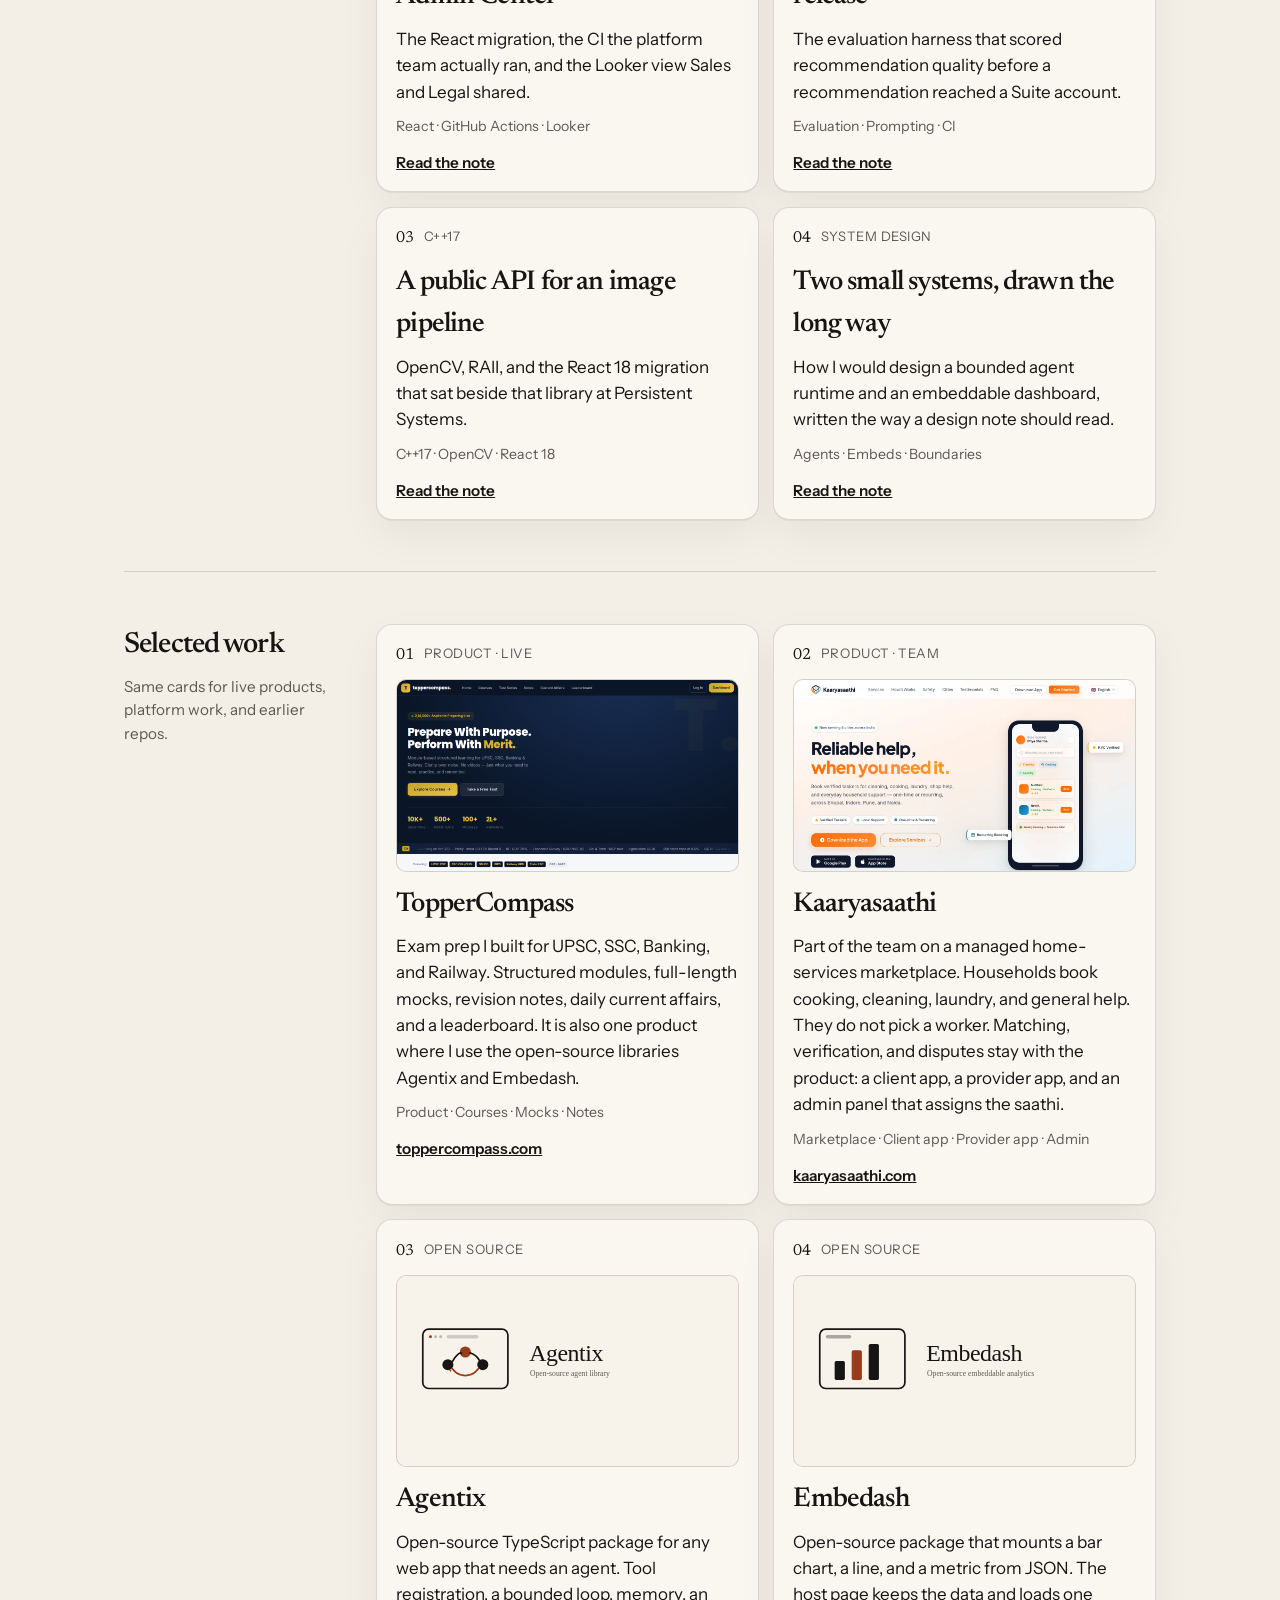
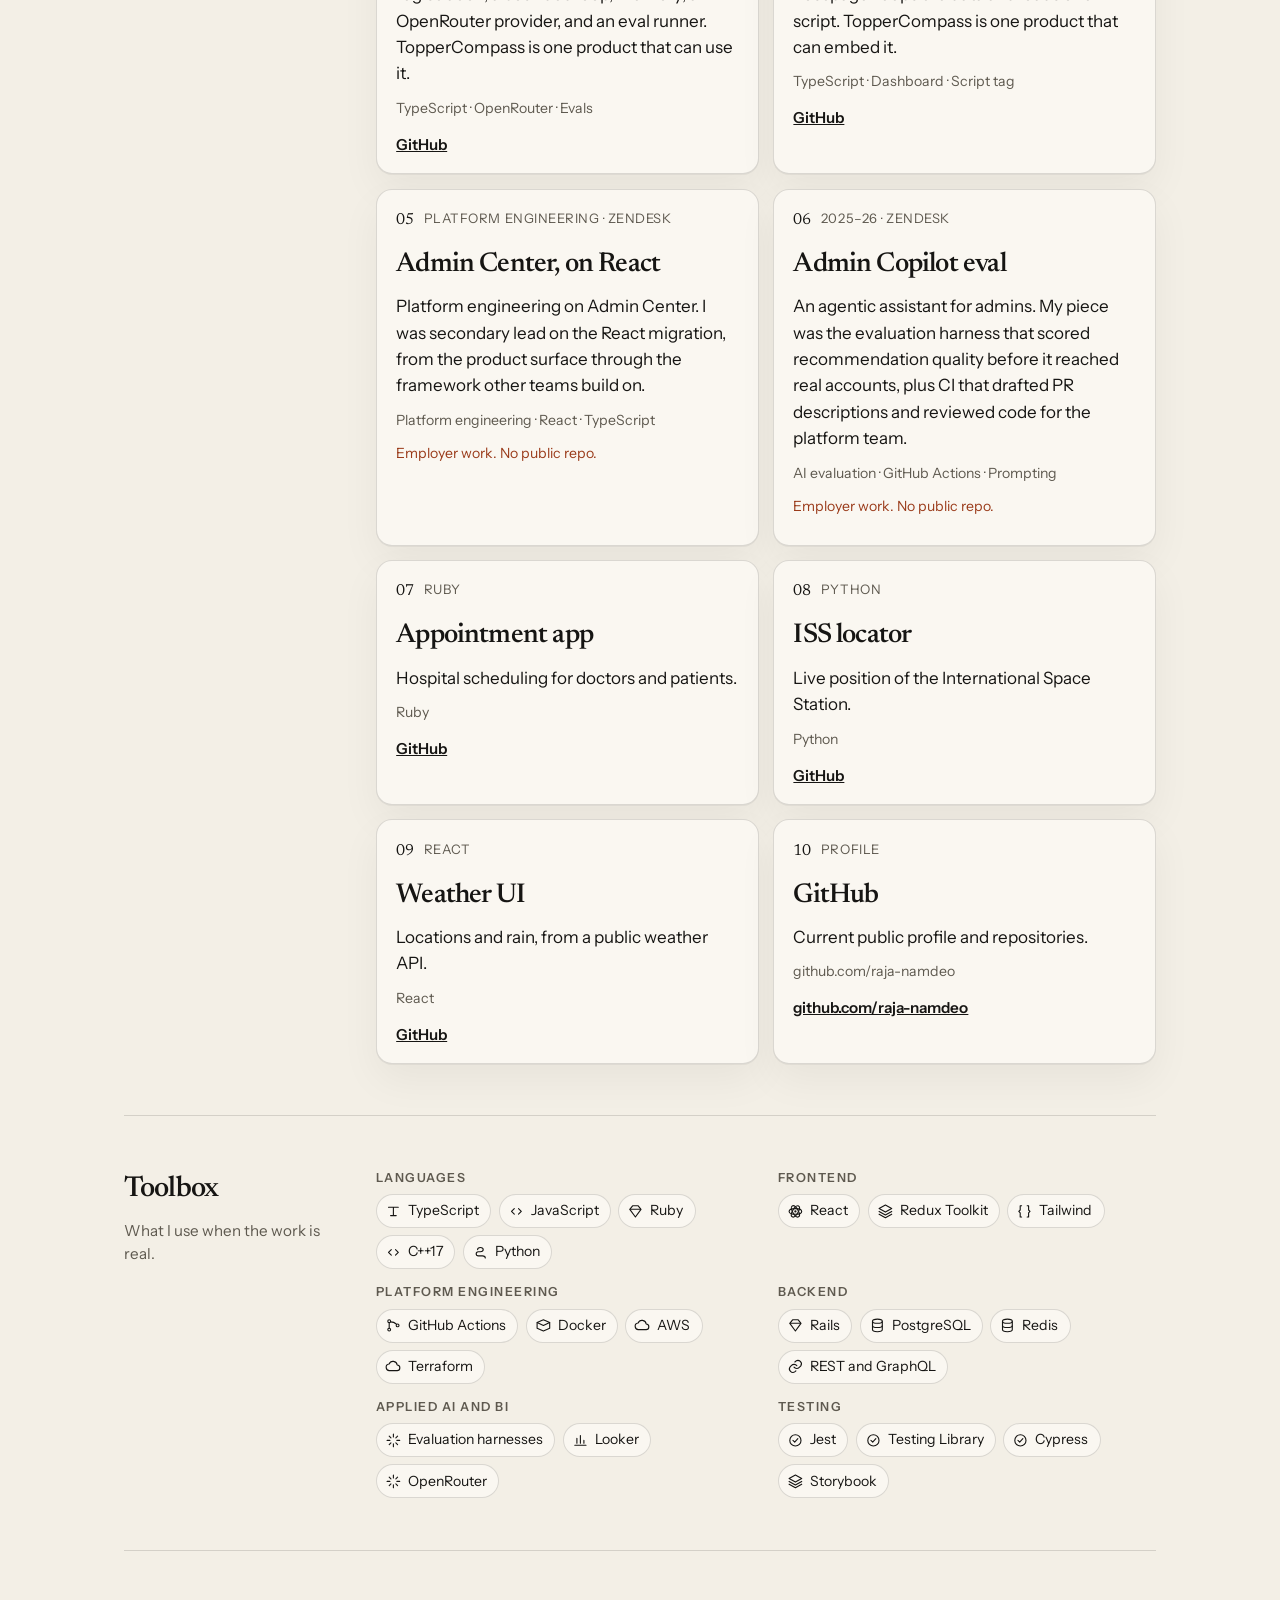
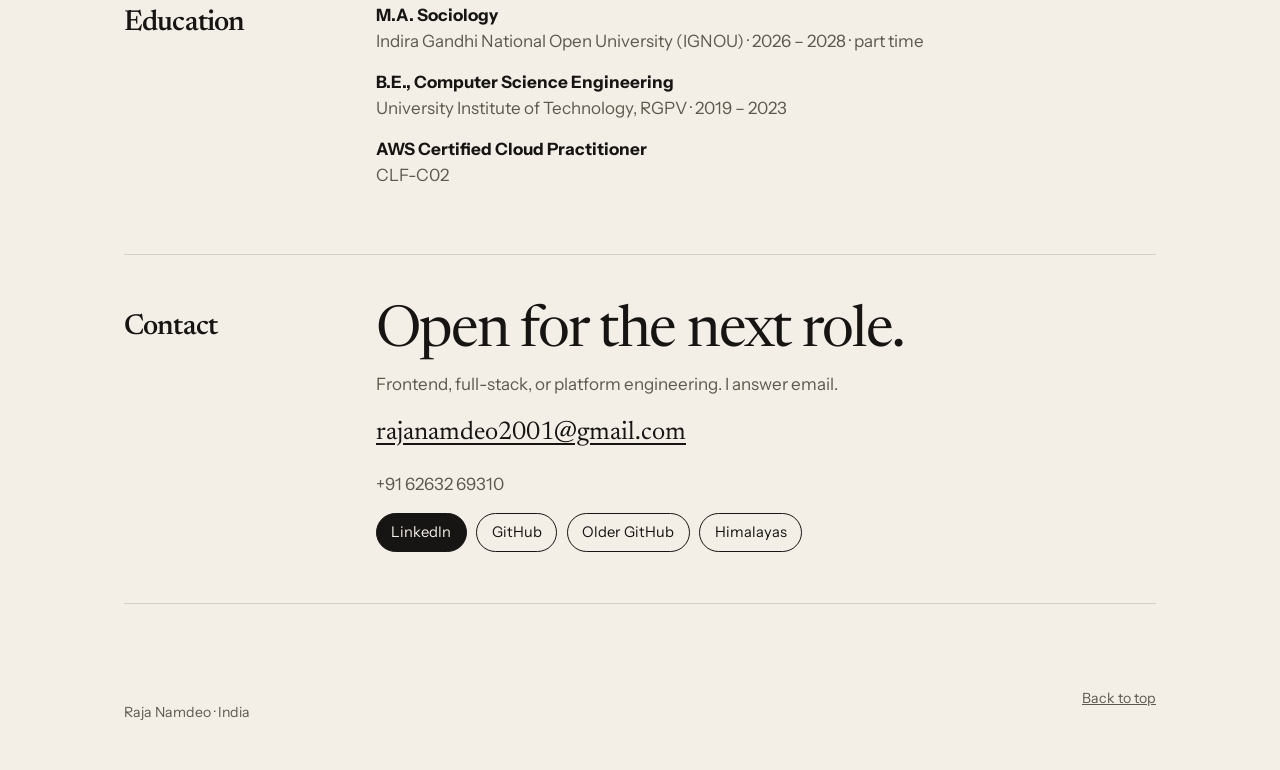
==== commit a1fa5396: "Publish portfolio site" ====
--- a/index.html
+++ b/index.html
@@ -5,14 +5,14 @@
   <meta name="viewport" content="width=device-width, initial-scale=1" />
   <title>Raja Namdeo — Software Engineer</title>
   <meta name="description" content="Raja Namdeo ships production React, C++ systems, applied AI, and platform engineering. Previously Zendesk and Persistent Systems. Open to roles." />
-  <link rel="canonical" href="https://rajanamdeo.me/" />
+  <link rel="canonical" href="https://raja-namdeo.github.io/" />
   <meta property="og:title" content="Raja Namdeo — Software Engineer" />
   <meta property="og:description" content="Production React, applied AI, and platform engineering. Zendesk Admin Center, Admin Copilot, and the tooling around them." />
   <meta property="og:type" content="website" />
   <link rel="preconnect" href="https://fonts.googleapis.com" />
   <link rel="preconnect" href="https://fonts.gstatic.com" crossorigin />
   <link href="https://fonts.googleapis.com/css2?family=Instrument+Sans:ital,wght@0,400;0,500;0,600;1,400&family=Newsreader:ital,opsz,wght@0,6..72,400;0,6..72,550;0,6..72,650;1,6..72,450&display=swap" rel="stylesheet" />
-  <link rel="stylesheet" href="styles.css?v=5" />
+  <link rel="stylesheet" href="styles.css?v=6" />
   <link rel="icon" href="favicon.svg" type="image/svg+xml" />
   <script type="application/ld+json">
   {
@@ -20,8 +20,8 @@
     "@type": "Person",
     "name": "Raja Namdeo",
     "jobTitle": "Software Engineer",
-    "email": "mailto:cse.rajanamdeo@gmail.com",
-    "url": "https://rajanamdeo.me/",
+    "email": "mailto:rajanamdeo2001@gmail.com",
+    "url": "https://raja-namdeo.github.io/",
     "sameAs": [
       "https://linkedin.com/in/raja-namdeo",
       "https://github.com/raja-namdeo",
@@ -123,7 +123,7 @@
       <ul class="proof" aria-label="Highlights">
         <li><span>3+ years</span> shipping production software</li>
         <li><span>C++17</span> OpenCV library, real callers</li>
-        <li><span>Zendesk</span> Admin Center, every account</li>
+        <li><span>Zendesk</span> Platform engineering</li>
         <li><span>Applied AI</span> evals before release</li>
       </ul>
     </section>
@@ -239,50 +239,36 @@
     <section class="section" id="writing">
       <div class="section-label">
         <h2>Writing</h2>
-        <p>Notes on the production work.</p>
+        <p>Longer notes on the production work.</p>
       </div>
       <div class="cards">
         <article class="card">
           <p class="card-meta"><span>01</span> Platform engineering</p>
-          <h3>What I owned on Admin Center</h3>
-          <p>Secondary lead on the React migration inside unified navigation, on the Zendesk platform team. The slice I owned, and the boundary with the rest of the program.</p>
-          <p class="tags">React · TypeScript · Rails</p>
+          <h3>Platform engineering on Admin Center</h3>
+          <p>The React migration, the CI the platform team actually ran, and the Looker view Sales and Legal shared.</p>
+          <p class="tags">React · GitHub Actions · Looker</p>
           <a class="card-link" href="writing/admin-center-react.html">Read the note</a>
         </article>
         <article class="card">
           <p class="card-meta"><span>02</span> Applied AI</p>
           <h3>Scoring Admin Copilot before release</h3>
-          <p>The evaluation harness that scored recommendation quality before Admin Copilot reached Suite accounts.</p>
+          <p>The evaluation harness that scored recommendation quality before a recommendation reached a Suite account.</p>
           <p class="tags">Evaluation · Prompting · CI</p>
           <a class="card-link" href="writing/admin-copilot-evaluation.html">Read the note</a>
         </article>
         <article class="card">
           <p class="card-meta"><span>03</span> C++17</p>
           <h3>A public API for an image pipeline</h3>
-          <p>OpenCV feature detection and preprocessing behind one API at Persistent Systems. Callers did not manage the pipeline’s memory.</p>
-          <p class="tags">C++17 · OpenCV · RAII</p>
+          <p>OpenCV, RAII, and the React 18 migration that sat beside that library at Persistent Systems.</p>
+          <p class="tags">C++17 · OpenCV · React 18</p>
           <a class="card-link" href="writing/cpp-opencv-library.html">Read the note</a>
         </article>
         <article class="card">
-          <p class="card-meta"><span>04</span> React</p>
-          <h3>Moving a legacy frontend to React 18</h3>
-          <p>Concurrent rendering, hooks, and the cross-browser bugs that showed up when a live Persistent Systems frontend moved to React 18.</p>
-          <p class="tags">React 18 · Hooks · Browsers</p>
-          <a class="card-link" href="writing/react-18-migration.html">Read the note</a>
-        </article>
-        <article class="card">
-          <p class="card-meta"><span>05</span> Platform engineering</p>
-          <h3>CI the platform team actually ran</h3>
-          <p>GitHub Actions for the Zendesk platform team, including the PR-description generator and code reviewer that team adopted.</p>
-          <p class="tags">GitHub Actions · Testing · Applied AI</p>
-          <a class="card-link" href="writing/platform-ci.html">Read the note</a>
-        </article>
-        <article class="card">
-          <p class="card-meta"><span>06</span> Business intelligence</p>
-          <h3>One Looker view for Sales and Legal</h3>
-          <p>Looker dashboards for account and API usage, so Sales and Legal opened the same customer view.</p>
-          <p class="tags">Looker · Sales · Legal</p>
-          <a class="card-link" href="writing/looker-customer-view.html">Read the note</a>
+          <p class="card-meta"><span>04</span> System design</p>
+          <h3>Two small systems, drawn the long way</h3>
+          <p>How I would design a bounded agent runtime and an embeddable dashboard, written the way a design note should read.</p>
+          <p class="tags">Agents · Embeds · Boundaries</p>
+          <a class="card-link" href="writing/system-design.html">Read the note</a>
         </article>
       </div>
     </section>
@@ -313,21 +299,23 @@
           <p class="card-meta"><span>03</span> Open source</p>
           <img class="card-shot" src="images/agentix.svg" alt="Agentix brand mark" />
           <h3>Agentix</h3>
-          <p>Open-source TypeScript library for any web app that needs an agent. Tool registration, a bounded multi-step loop, memory, a provider-agnostic model interface, and an evaluation harness, plus a widget and a console. TopperCompass is one product that uses it.</p>
-          <p class="tags">TypeScript · React · OpenRouter · Evals</p>
+          <p>Open-source TypeScript package for any web app that needs an agent. Tool registration, a bounded loop, memory, an OpenRouter provider, and an eval runner. TopperCompass is one product that can use it.</p>
+          <p class="tags">TypeScript · OpenRouter · Evals</p>
+          <a class="card-link" href="https://github.com/raja-namdeo/agentix" target="_blank" rel="noopener">GitHub</a>
         </article>
         <article class="card">
           <p class="card-meta"><span>04</span> Open source</p>
           <img class="card-shot" src="images/embedash.svg" alt="Embedash brand mark" />
           <h3>Embedash</h3>
-          <p>Open-source embeddable analytics. A Rails API, PostgreSQL, and Redis sit behind a React and Recharts dashboard any page can load from a script tag. TopperCompass is one product that embeds it.</p>
-          <p class="tags">Rails · PostgreSQL · Redis · React</p>
-        </article>
-        <article class="card">
-          <p class="card-meta"><span>05</span> 2025–26 · Zendesk</p>
+          <p>Open-source package that mounts a bar chart, a line, and a metric from JSON. The host page keeps the data and loads one script. TopperCompass is one product that can embed it.</p>
+          <p class="tags">TypeScript · Dashboard · Script tag</p>
+          <a class="card-link" href="https://github.com/raja-namdeo/embedash" target="_blank" rel="noopener">GitHub</a>
+        </article>
+        <article class="card">
+          <p class="card-meta"><span>05</span> Platform engineering · Zendesk</p>
           <h3>Admin Center, on React</h3>
-          <p>Unified navigation for every Zendesk account. I was secondary lead on the Admin Center migration, from the React surface through the framework other product teams build on.</p>
-          <p class="tags">React · TypeScript · Rails</p>
+          <p>Platform engineering on Admin Center. I was secondary lead on the React migration, from the product surface through the framework other teams build on.</p>
+          <p class="tags">Platform engineering · React · TypeScript</p>
           <p class="card-note">Employer work. No public repo.</p>
         </article>
         <article class="card">
@@ -448,7 +436,7 @@
       <div>
         <p class="contact-title">Open for the next role.</p>
         <p class="contact-sub">Frontend, full-stack, or platform engineering. I answer email.</p>
-        <p class="contact-mail"><a href="mailto:cse.rajanamdeo@gmail.com">cse.rajanamdeo@gmail.com</a></p>
+        <p class="contact-mail"><a href="mailto:rajanamdeo2001@gmail.com">rajanamdeo2001@gmail.com</a></p>
         <p class="contact-phone"><a href="tel:+916263269310">+91 62632 69310</a></p>
         <div class="hero-links">
           <a class="btn" href="https://linkedin.com/in/raja-namdeo" target="_blank" rel="noopener">LinkedIn</a>
@@ -469,7 +457,7 @@
       <textarea id="chat-message" name="message" rows="4" required>Hi Raja, I would like to talk about a role.</textarea>
       <div class="chat-actions">
         <button class="btn" type="submit">Send</button>
-        <a class="btn btn-ghost" id="chat-gmail" href="https://mail.google.com/mail/?view=cm&amp;fs=1&amp;to=cse.rajanamdeo@gmail.com" target="_blank" rel="noopener">Open in Gmail</a>
+        <a class="btn btn-ghost" id="chat-gmail" href="https://mail.google.com/mail/?view=cm&amp;fs=1&amp;to=rajanamdeo2001@gmail.com" target="_blank" rel="noopener">Open in Gmail</a>
       </div>
     </form>
     <button class="chat-toggle" type="button" aria-expanded="false" aria-controls="chat-panel">
--- a/styles.css
+++ b/styles.css
@@ -258,6 +258,9 @@
   margin: 1.6rem 0 0.5rem;
 }
 .post a { font-weight: 600; }
+.post figure { margin: 1.3rem 0 1.5rem; }
+.post figure img { width: 100%; max-height: 440px; object-fit: cover; object-position: center; border-radius: 12px; border: 1px solid var(--line); background: var(--bg-raise); }
+.post figcaption { color: var(--muted); font-size: 0.88rem; margin-top: 0.45rem; }
 .post .eyebrow { margin-bottom: 0.8rem; }
 .post p, .post li { max-width: 40rem; }
 .post ul { padding-left: 1.1rem; }
